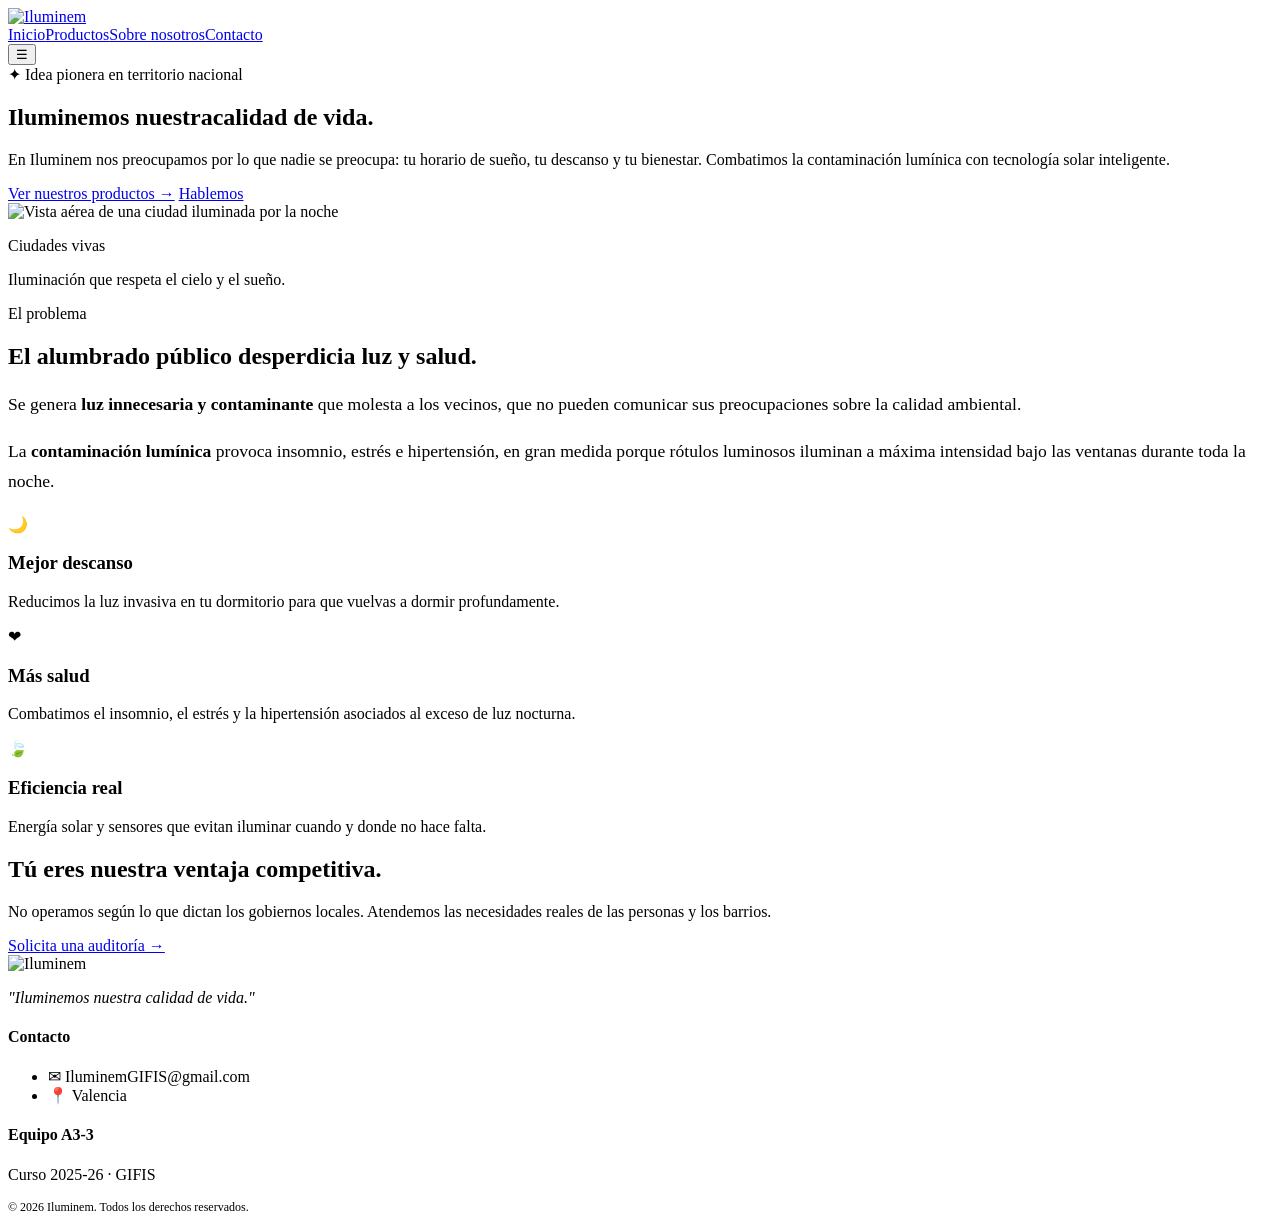
==== index.html @ a923615a "Update index.html" ====
<!DOCTYPE html>
<html lang="es">
<head>
  <meta charset="UTF-8">
  <meta name="viewport" content="width=device-width, initial-scale=1">
  <title>Iluminem — Iluminemos nuestra calidad de vida</title>
  <meta name="description" content="Tecnología pionera contra la contaminación lumínica. Devolvemos el descanso, la salud y el cielo estrellado a tu barrio.">
  <link rel="stylesheet" href="styles.css">
</head>
<body>
<header class="header"><div class="container header-inner"><a href="index.html" class="logo" aria-label="Iluminem inicio"><img src="assets/iluminem-logo.png" alt="Iluminem"></a><nav class="nav"><a href="index.html" class="active">Inicio</a><a href="productos.html">Productos</a><a href="nosotros.html">Sobre nosotros</a><a href="contacto.html">Contacto</a></nav><button class="menu-btn" aria-label="Menú">☰</button></div></header>

<section class="hero">
  <div class="hero-bg" style="background-image:url('assets/hero-street.jpg')"></div>
  <div class="hero-overlay"></div>
  <div class="container hero-inner">
    <div class="hero-grid">
      <div class="hero-content">
        <span class="eyebrow">✦ Idea pionera en territorio nacional</span>
        <h1>Iluminemos nuestra<span class="gradient-text">calidad de vida.</span></h1>
        <p class="lead">En Iluminem nos preocupamos por lo que nadie se preocupa: tu horario de sueño, tu descanso y tu bienestar. Combatimos la contaminación lumínica con tecnología solar inteligente.</p>
        <div class="cta-row">
          <a href="productos.html" class="btn btn-primary">Ver nuestros productos →</a>
          <a href="contacto.html" class="btn btn-outline">Hablemos</a>
        </div>
      </div>
      <div class="hero-image-wrap">
        <div class="hero-image">
          <img src="assets/hero-side.jpg" alt="Vista aérea de una ciudad iluminada por la noche">
          <div class="hero-image-overlay"></div>
          <div class="hero-image-caption">
            <p class="label">Ciudades vivas</p>
            <p class="text">Iluminación que respeta el cielo y el sueño.</p>
          </div>
        </div>
      </div>
    </div>
  </div>
</section>

<section>
  <div class="container">
    <div class="grid-2">
      <div>
        <span class="eyebrow">El problema</span>
        <h2 class="mt-3">El alumbrado público desperdicia luz y salud.</h2>
      </div>
      <div style="font-size:1.1rem;color:var(--muted);line-height:1.7">
        <p>Se genera <strong style="color:var(--text)">luz innecesaria y contaminante</strong> que molesta a los vecinos, que no pueden comunicar sus preocupaciones sobre la calidad ambiental.</p>
        <p>La <strong style="color:var(--primary)">contaminación lumínica</strong> provoca insomnio, estrés e hipertensión, en gran medida porque rótulos luminosos iluminan a máxima intensidad bajo las ventanas durante toda la noche.</p>
      </div>
    </div>
  </div>
</section>

<section>
  <div class="container">
    <div class="grid-3">
      <div class="card"><div class="card-icon">🌙</div><h3>Mejor descanso</h3><p>Reducimos la luz invasiva en tu dormitorio para que vuelvas a dormir profundamente.</p></div>
      <div class="card"><div class="card-icon">❤</div><h3>Más salud</h3><p>Combatimos el insomnio, el estrés y la hipertensión asociados al exceso de luz nocturna.</p></div>
      <div class="card"><div class="card-icon">🍃</div><h3>Eficiencia real</h3><p>Energía solar y sensores que evitan iluminar cuando y donde no hace falta.</p></div>
    </div>
  </div>
</section>

<section>
  <div class="container">
    <div class="cta-box">
      <h2>Tú eres nuestra <span style="color:var(--primary)">ventaja competitiva</span>.</h2>
      <p>No operamos según lo que dictan los gobiernos locales. Atendemos las necesidades reales de las personas y los barrios.</p>
      <a href="contacto.html" class="btn btn-primary" style="margin-top:32px">Solicita una auditoría →</a>
    </div>
  </div>
</section>

<footer class="footer"><div class="container footer-grid"><div><img src="assets/iluminem-logo.png" alt="Iluminem"><p style="font-style:italic">"Iluminemos nuestra calidad de vida."</p></div><div><h4>Contacto</h4><ul><li>✉ IluminemGIFIS@gmail.com</li><li>📍 Valencia</li></ul></div><div><h4>Equipo A3-3</h4><p>Curso 2025-26 · GIFIS</p><p style="font-size:12px">© 2026 Iluminem. Todos los derechos reservados.</p></div></div></footer>
<script src="script.js"></script>
</body>
</html>
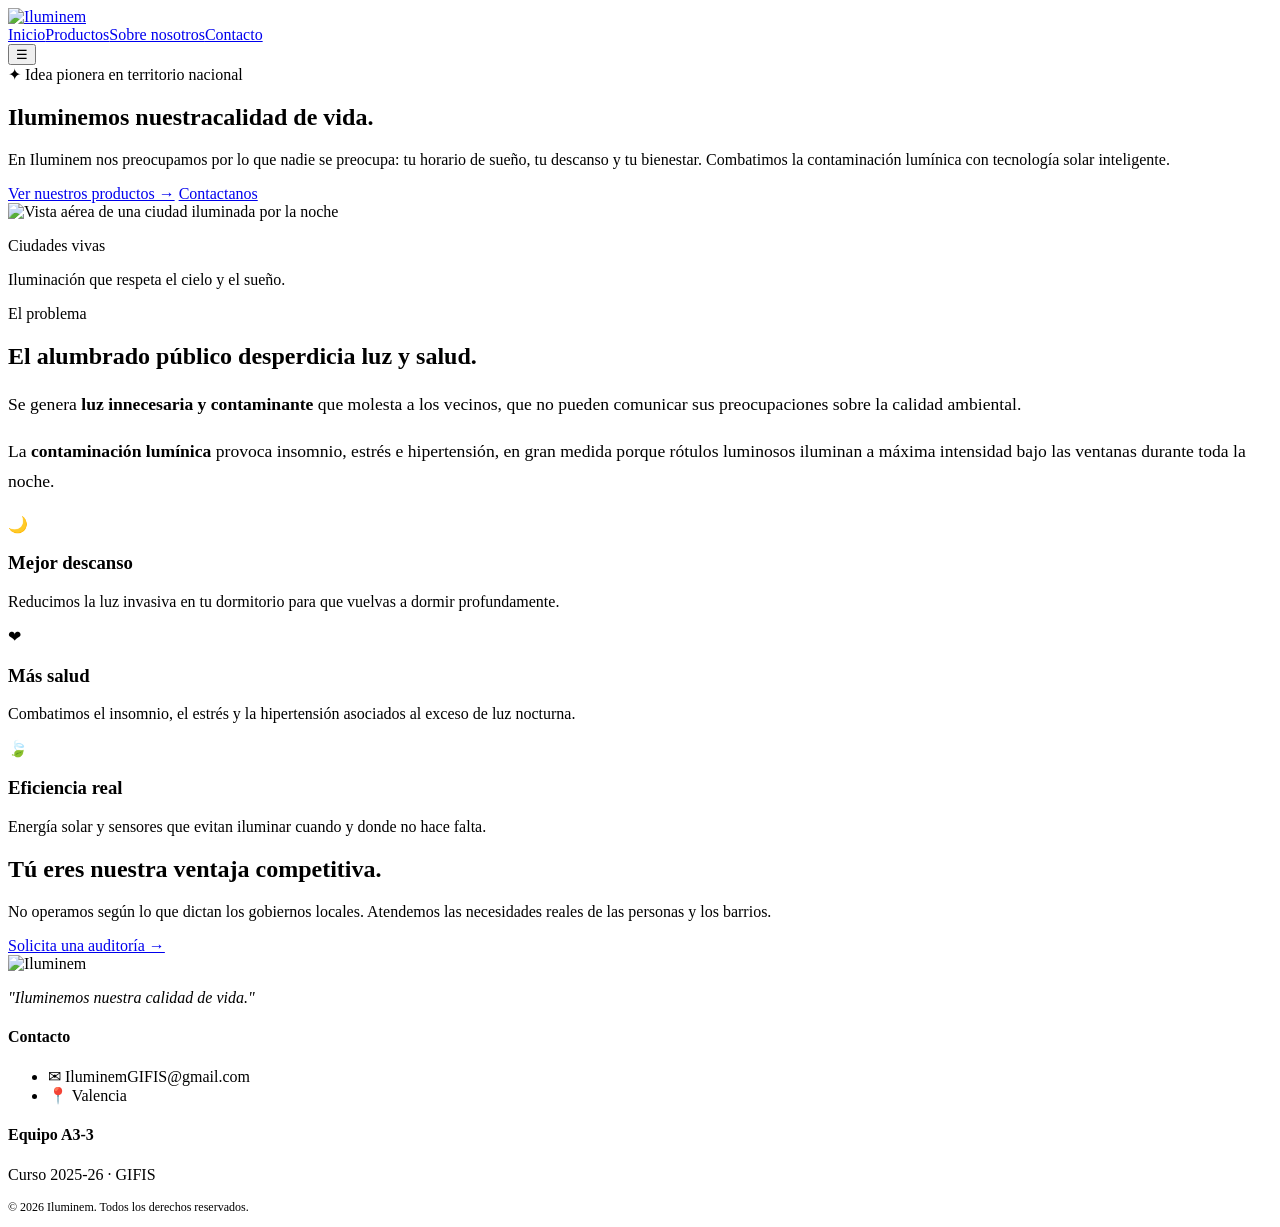
==== commit db802480: "Update index.html" ====
--- a/index.html
+++ b/index.html
@@ -21,7 +21,7 @@
         <p class="lead">En Iluminem nos preocupamos por lo que nadie se preocupa: tu horario de sueño, tu descanso y tu bienestar. Combatimos la contaminación lumínica con tecnología solar inteligente.</p>
         <div class="cta-row">
           <a href="productos.html" class="btn btn-primary">Ver nuestros productos →</a>
-          <a href="contacto.html" class="btn btn-outline">Hablemos</a>
+          <a href="contacto.html" class="btn btn-outline">Contactanos</a>
         </div>
       </div>
       <div class="hero-image-wrap">
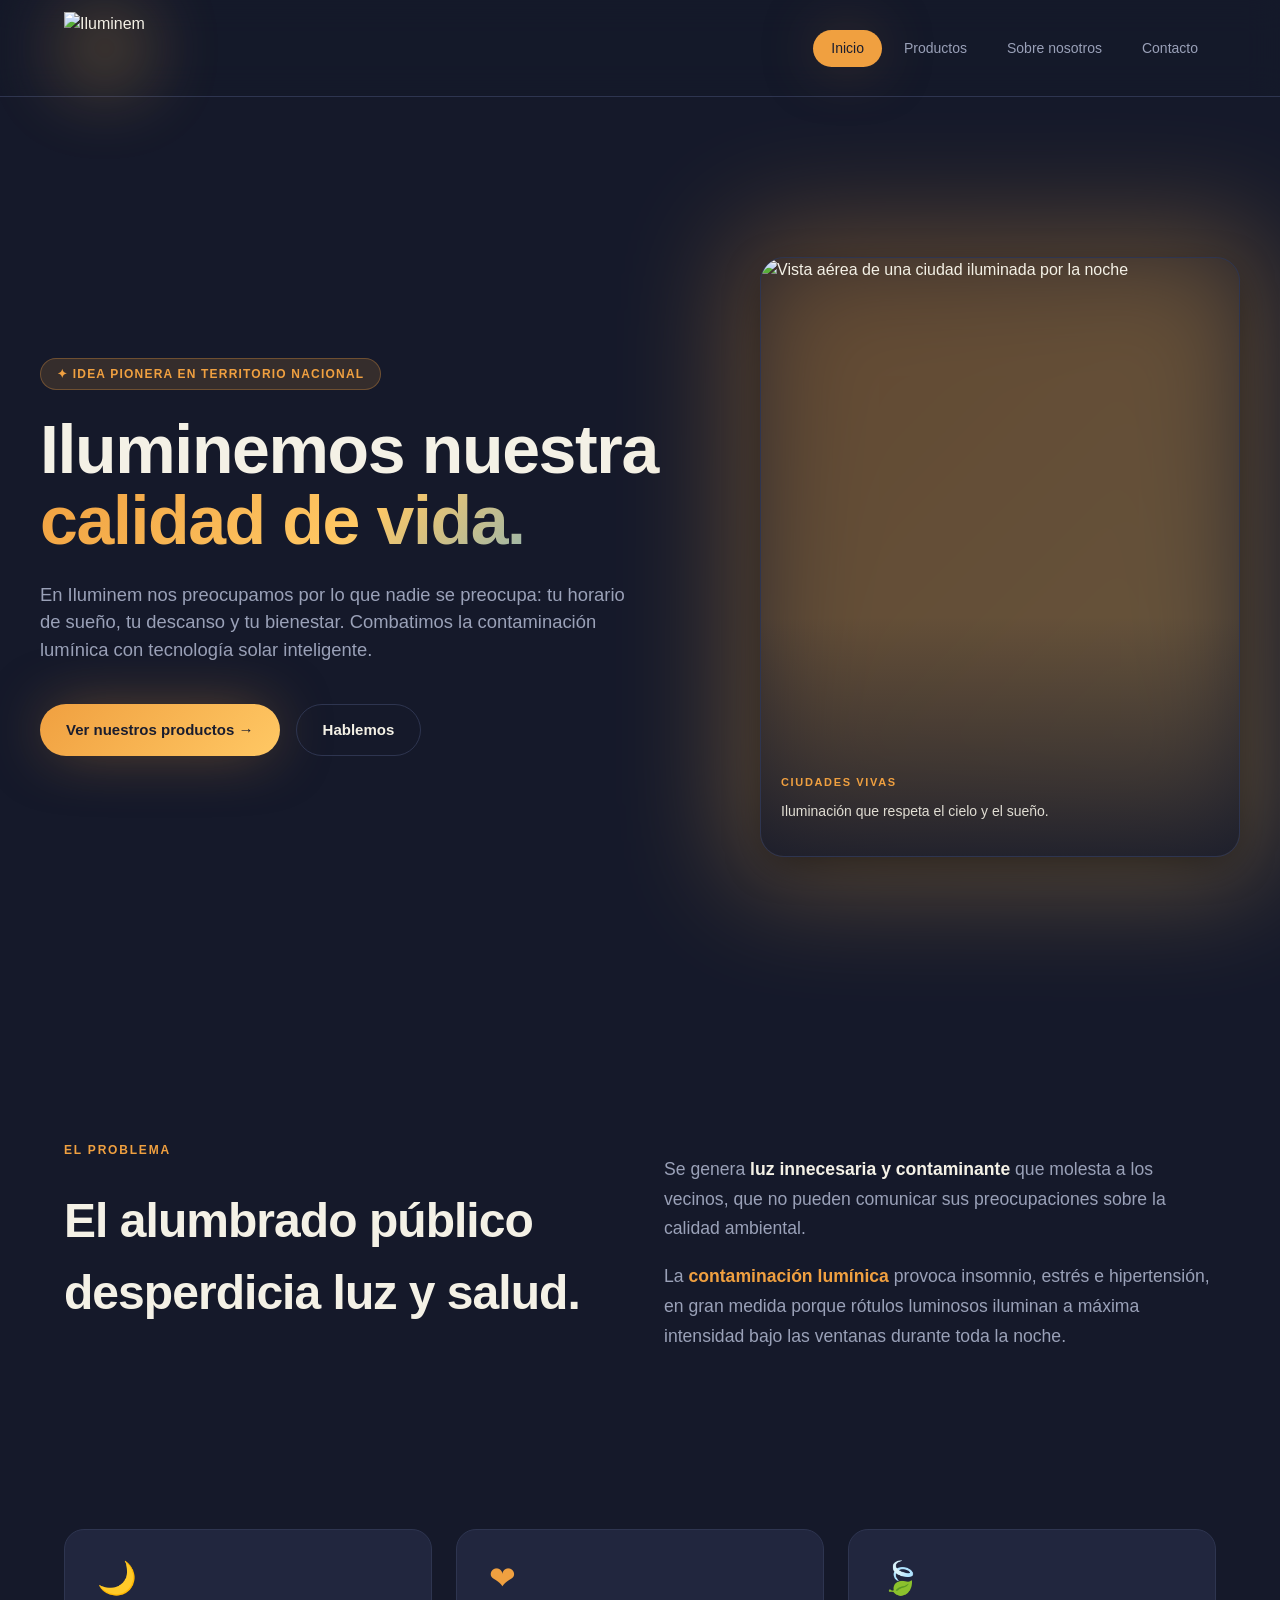
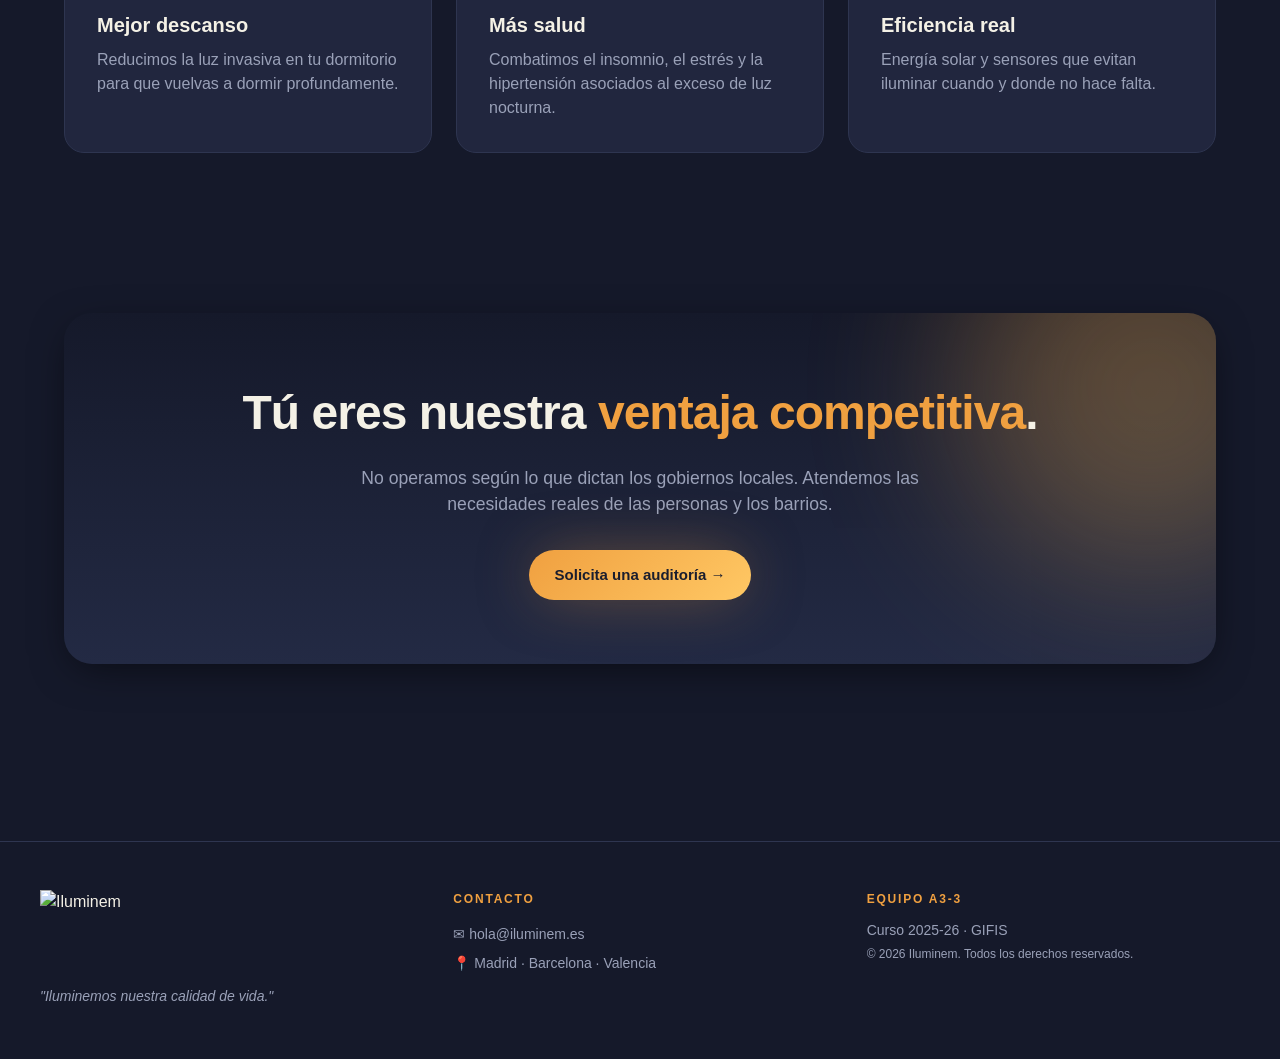
==== commit f361adaf: "Add files via upload" ====
--- a/index.html
+++ b/index.html
@@ -21,7 +21,7 @@
         <p class="lead">En Iluminem nos preocupamos por lo que nadie se preocupa: tu horario de sueño, tu descanso y tu bienestar. Combatimos la contaminación lumínica con tecnología solar inteligente.</p>
         <div class="cta-row">
           <a href="productos.html" class="btn btn-primary">Ver nuestros productos →</a>
-          <a href="contacto.html" class="btn btn-outline">Contactanos</a>
+          <a href="contacto.html" class="btn btn-outline">Hablemos</a>
         </div>
       </div>
       <div class="hero-image-wrap">
@@ -42,7 +42,7 @@
   <div class="container">
     <div class="grid-2">
       <div>
-        <span class="eyebrow">El problema</span>
+        <span class="section-eyebrow">El problema</span>
         <h2 class="mt-3">El alumbrado público desperdicia luz y salud.</h2>
       </div>
       <div style="font-size:1.1rem;color:var(--muted);line-height:1.7">
@@ -73,7 +73,7 @@
   </div>
 </section>
 
-<footer class="footer"><div class="container footer-grid"><div><img src="assets/iluminem-logo.png" alt="Iluminem"><p style="font-style:italic">"Iluminemos nuestra calidad de vida."</p></div><div><h4>Contacto</h4><ul><li>✉ IluminemGIFIS@gmail.com</li><li>📍 Valencia</li></ul></div><div><h4>Equipo A3-3</h4><p>Curso 2025-26 · GIFIS</p><p style="font-size:12px">© 2026 Iluminem. Todos los derechos reservados.</p></div></div></footer>
+<footer class="footer"><div class="container footer-grid"><div><img src="assets/iluminem-logo.png" alt="Iluminem"><p style="font-style:italic">"Iluminemos nuestra calidad de vida."</p></div><div><h4>Contacto</h4><ul><li>✉ hola@iluminem.es</li><li>📍 Madrid · Barcelona · Valencia</li></ul></div><div><h4>Equipo A3-3</h4><p>Curso 2025-26 · GIFIS</p><p style="font-size:12px">© 2026 Iluminem. Todos los derechos reservados.</p></div></div></footer>
 <script src="script.js"></script>
 </body>
 </html>
--- a/styles.css
+++ b/styles.css
@@ -0,0 +1,334 @@
+/* ===== Iluminem · Design tokens ===== */
+:root {
+  --bg: #15192a;
+  --bg-2: #1d2238;
+  --card: #21263e;
+  --border: #2e3550;
+  --text: #f4f1e6;
+  --muted: #9aa1b8;
+  --primary: #f0a040;
+  --primary-2: #ffc864;
+  --secondary: #4ea8e0;
+  --gradient-warm: linear-gradient(135deg, #f0a040, #ffc864);
+  --gradient-sunrise: linear-gradient(135deg, #f0a040, #ffc864 50%, #4ea8e0);
+  --gradient-night: linear-gradient(180deg, #15192a, #232a44);
+  --shadow-glow: 0 0 60px -10px rgba(240, 160, 64, .5);
+  --shadow-soft: 0 10px 40px -10px rgba(0, 0, 0, .6);
+  --radius: 14px;
+}
+
+* { box-sizing: border-box; }
+html, body { margin: 0; padding: 0; }
+body {
+  font-family: -apple-system, BlinkMacSystemFont, "Segoe UI", Roboto, "Helvetica Neue", Arial, sans-serif;
+  background: var(--bg);
+  color: var(--text);
+  line-height: 1.5;
+  -webkit-font-smoothing: antialiased;
+}
+img { max-width: 100%; display: block; }
+a { color: inherit; text-decoration: none; }
+
+.container { max-width: 1200px; margin: 0 auto; padding: 0 24px; }
+
+/* ===== Header ===== */
+.header {
+  position: sticky; top: 0; z-index: 50;
+  background: rgba(21, 25, 42, .8);
+  backdrop-filter: blur(16px);
+  -webkit-backdrop-filter: blur(16px);
+  border-bottom: 1px solid var(--border);
+}
+.header-inner {
+  height: 96px;
+  display: flex; align-items: center; justify-content: space-between;
+}
+.logo { display: flex; align-items: center; position: relative; }
+.logo::before {
+  content: ""; position: absolute; inset: 0;
+  background: var(--gradient-warm);
+  filter: blur(40px); opacity: .4; z-index: 0;
+  border-radius: 9999px;
+}
+.logo img { position: relative; height: 72px; width: auto; z-index: 1; }
+
+.nav { display: flex; align-items: center; gap: 4px; }
+.nav a {
+  padding: 8px 18px; border-radius: 9999px;
+  font-size: 14px; font-weight: 500; color: var(--muted);
+  transition: all .2s;
+}
+.nav a:hover { color: var(--text); background: var(--bg-2); }
+.nav a.active {
+  background: var(--primary); color: #1a1d2e;
+  box-shadow: var(--shadow-glow);
+}
+.menu-btn {
+  display: none; background: none; border: none; color: var(--text);
+  cursor: pointer; padding: 8px; border-radius: 8px; font-size: 22px;
+}
+.menu-btn:hover { background: var(--bg-2); }
+
+/* ===== Hero ===== */
+.hero {
+  position: relative; overflow: hidden;
+}
+.hero-bg {
+  position: absolute; inset: 0;
+  background-size: cover; background-position: center;
+  opacity: .35;
+}
+.hero-overlay {
+  position: absolute; inset: 0;
+  background: linear-gradient(180deg, rgba(21, 25, 42, .6), rgba(21, 25, 42, 1) 90%);
+}
+.hero-inner {
+  position: relative;
+  padding: 80px 0 120px;
+}
+.hero-grid {
+  display: grid;
+  grid-template-columns: 7fr 5fr;
+  gap: 48px;
+  align-items: center;
+}
+.hero-content { max-width: 640px; }
+.hero-image-wrap { position: relative; }
+.hero-image-wrap::before {
+  content: ""; position: absolute; inset: -24px;
+  background: var(--gradient-warm);
+  filter: blur(60px); opacity: .35;
+  border-radius: 32px;
+}
+.hero-image {
+  position: relative;
+  aspect-ratio: 4 / 5;
+  border-radius: 24px;
+  overflow: hidden;
+  border: 1px solid var(--border);
+  box-shadow: var(--shadow-soft);
+}
+.hero-image img { width: 100%; height: 100%; object-fit: cover; }
+.hero-image-overlay {
+  position: absolute; inset: 0;
+  background: linear-gradient(180deg, transparent 60%, rgba(21, 25, 42, .75));
+}
+.hero-image-caption {
+  position: absolute; bottom: 20px; left: 20px; right: 20px;
+}
+.hero-image-caption .label {
+  font-size: 11px; text-transform: uppercase; letter-spacing: .15em;
+  color: var(--primary); font-weight: 600;
+}
+.hero-image-caption .text {
+  font-size: 14px; color: rgba(244, 241, 230, .9); margin-top: 4px;
+}
+
+.eyebrow {
+  display: inline-flex; align-items: center; gap: 8px;
+  padding: 6px 16px; border-radius: 9999px;
+  background: rgba(240, 160, 64, .15);
+  color: var(--primary);
+  border: 1px solid rgba(240, 160, 64, .3);
+  font-size: 12px; font-weight: 600;
+  text-transform: uppercase; letter-spacing: .1em;
+}
+h1 {
+  font-size: clamp(2.5rem, 5.5vw, 4.25rem);
+  font-weight: 700; line-height: 1.05; margin: 24px 0 0;
+  letter-spacing: -.02em;
+}
+h2 {
+  font-size: clamp(2rem, 4vw, 3rem);
+  font-weight: 700; margin: 0; letter-spacing: -.02em;
+}
+h3 { font-size: 1.25rem; font-weight: 700; margin: 0; }
+.gradient-text {
+  background: var(--gradient-sunrise);
+  -webkit-background-clip: text; background-clip: text;
+  color: transparent; display: block;
+}
+.lead { font-size: 1.15rem; color: var(--muted); margin: 24px 0 0; max-width: 600px; }
+
+.cta-row { display: flex; flex-wrap: wrap; gap: 16px; margin-top: 40px; }
+.btn {
+  display: inline-flex; align-items: center; gap: 8px;
+  padding: 14px 26px; border-radius: 9999px;
+  font-weight: 600; font-size: 15px;
+  cursor: pointer; transition: transform .15s; border: none;
+  text-decoration: none;
+}
+.btn-primary {
+  background: var(--gradient-warm); color: #1a1d2e;
+  box-shadow: var(--shadow-glow);
+}
+.btn-primary:hover { transform: scale(1.02); }
+.btn-outline {
+  background: transparent; color: var(--text);
+  border: 1px solid var(--border);
+}
+.btn-outline:hover { background: var(--bg-2); }
+
+/* ===== Sections ===== */
+section { padding: 80px 0; }
+.section-eyebrow {
+  font-size: 12px; font-weight: 600; color: var(--primary);
+  text-transform: uppercase; letter-spacing: .15em;
+}
+
+.grid-2 { display: grid; grid-template-columns: 1fr 1fr; gap: 48px; align-items: start; }
+.grid-3 { display: grid; grid-template-columns: repeat(3, 1fr); gap: 24px; }
+.grid-2-equal { display: grid; grid-template-columns: 1fr 1fr; gap: 40px; }
+
+.card {
+  background: var(--card);
+  border: 1px solid var(--border);
+  border-radius: 20px;
+  padding: 32px;
+  transition: border-color .2s;
+}
+.card:hover { border-color: rgba(240, 160, 64, .5); }
+.card-icon {
+  font-size: 32px;
+  color: var(--primary);
+  margin-bottom: 16px;
+  display: inline-block;
+  line-height: 1;
+}
+.card p { color: var(--muted); margin: 8px 0 0; }
+
+/* CTA box */
+.cta-box {
+  position: relative; overflow: hidden;
+  background: var(--gradient-night);
+  border-radius: 28px;
+  padding: 64px 32px;
+  text-align: center;
+  box-shadow: var(--shadow-soft);
+}
+.cta-box::before {
+  content: ""; position: absolute; top: -120px; right: -120px;
+  width: 380px; height: 380px; border-radius: 9999px;
+  background: var(--gradient-warm); filter: blur(80px); opacity: .3;
+}
+.cta-box > * { position: relative; }
+.cta-box p { color: var(--muted); margin: 16px auto 0; max-width: 600px; font-size: 1.1rem; }
+
+/* Product article */
+.product {
+  display: grid; grid-template-columns: 1fr 1fr; gap: 40px; align-items: center;
+  background: var(--card); border: 1px solid var(--border);
+  border-radius: 28px; padding: 40px; margin-bottom: 32px;
+}
+.product.reverse > div:first-child { order: 2; }
+.product-img {
+  aspect-ratio: 4 / 3; border-radius: 16px; overflow: hidden;
+}
+.product-img img { width: 100%; height: 100%; object-fit: cover; }
+.feature-list { list-style: none; padding: 0; margin: 24px 0 0; }
+.feature-list li {
+  display: flex; gap: 12px; align-items: flex-start; padding: 6px 0;
+}
+.feature-list li::before {
+  content: "✓"; color: var(--primary); font-weight: 700; flex-shrink: 0;
+}
+.price { font-size: 1.5rem; font-weight: 700; color: var(--primary); margin: 4px 0 12px; }
+
+/* Team */
+.team-grid { display: grid; grid-template-columns: repeat(3, 1fr); gap: 24px; }
+.avatar {
+  width: 80px; height: 80px; border-radius: 9999px;
+  background: var(--gradient-warm);
+  display: flex; align-items: center; justify-content: center;
+  font-size: 1.5rem; font-weight: 700; color: #1a1d2e;
+  margin-bottom: 20px; box-shadow: var(--shadow-glow);
+}
+
+/* Form */
+.form-grid { display: grid; gap: 24px; grid-template-columns: 3fr 2fr; }
+.form-card { background: var(--card); border: 1px solid var(--border); border-radius: 28px; padding: 40px; }
+.form-row { display: grid; grid-template-columns: 1fr 1fr; gap: 20px; }
+.field { display: flex; flex-direction: column; gap: 8px; margin-bottom: 16px; }
+.field label { font-size: 14px; font-weight: 500; }
+.field input, .field select, .field textarea {
+  background: var(--bg-2); border: 1px solid var(--border);
+  border-radius: 12px; padding: 12px 16px;
+  color: var(--text); font-family: inherit; font-size: 15px;
+  outline: none; transition: border-color .15s;
+}
+.field input:focus, .field select:focus, .field textarea:focus { border-color: var(--primary); }
+.field textarea { resize: vertical; min-height: 120px; }
+
+.info-row {
+  display: flex; gap: 16px; padding: 16px;
+  background: var(--card); border: 1px solid var(--border);
+  border-radius: 12px; margin-bottom: 12px;
+}
+.info-row .icon { color: var(--primary); flex-shrink: 0; font-size: 18px; }
+.info-row .label { font-size: 11px; text-transform: uppercase; letter-spacing: .1em; color: var(--muted); }
+.info-row .value { font-weight: 500; }
+
+/* Footer */
+.footer { border-top: 1px solid var(--border); margin-top: 96px; }
+.footer-grid {
+  display: grid; grid-template-columns: repeat(3, 1fr); gap: 40px;
+  padding: 48px 0;
+}
+.footer img { height: 80px; width: auto; margin-bottom: 16px; }
+.footer h4 {
+  font-size: 12px; text-transform: uppercase; letter-spacing: .15em;
+  color: var(--primary); margin: 0 0 12px;
+}
+.footer ul { list-style: none; padding: 0; margin: 0; }
+.footer li { color: var(--muted); padding: 4px 0; font-size: 14px; }
+.footer p { color: var(--muted); font-size: 14px; margin: 4px 0; }
+
+/* Utilities */
+.mt-3 { margin-top: 24px; }
+.text-center { text-align: center; }
+
+/* ===== Responsive ===== */
+@media (max-width: 960px) {
+  .hero-grid { grid-template-columns: 1fr; gap: 56px; }
+  .hero-image-wrap { max-width: 480px; margin: 0 auto; }
+}
+@media (max-width: 900px) {
+  .grid-2, .grid-2-equal, .form-grid { grid-template-columns: 1fr; }
+  .grid-3, .team-grid { grid-template-columns: 1fr 1fr; }
+  .product, .product.reverse { grid-template-columns: 1fr; }
+  .product.reverse > div:first-child { order: 0; }
+  .footer-grid { grid-template-columns: 1fr; gap: 24px; }
+}
+@media (max-width: 640px) {
+  .nav { display: none; }
+  .menu-btn { display: block; }
+  .nav.open {
+    display: flex; flex-direction: column; align-items: stretch;
+    position: absolute; top: 96px; left: 0; right: 0;
+    background: var(--bg); border-bottom: 1px solid var(--border);
+    padding: 16px 24px;
+  }
+  .grid-3, .team-grid, .form-row { grid-template-columns: 1fr; }
+  .hero-inner { padding: 48px 0 80px; }
+  section { padding: 56px 0; }
+  .product, .form-card, .cta-box { padding: 24px; }
+  .logo img { height: 56px; }
+  .header-inner { height: 80px; }
+}
+
+/* ===== Scroll reveal ===== */
+.reveal {
+  opacity: 0;
+  transform: translateY(28px);
+  transition:
+    opacity .8s cubic-bezier(.22,1,.36,1),
+    transform .8s cubic-bezier(.22,1,.36,1);
+  will-change: opacity, transform;
+}
+.reveal.is-visible {
+  opacity: 1;
+  transform: translateY(0);
+}
+@media (prefers-reduced-motion: reduce) {
+  .reveal { opacity: 1; transform: none; transition: none; }
+}
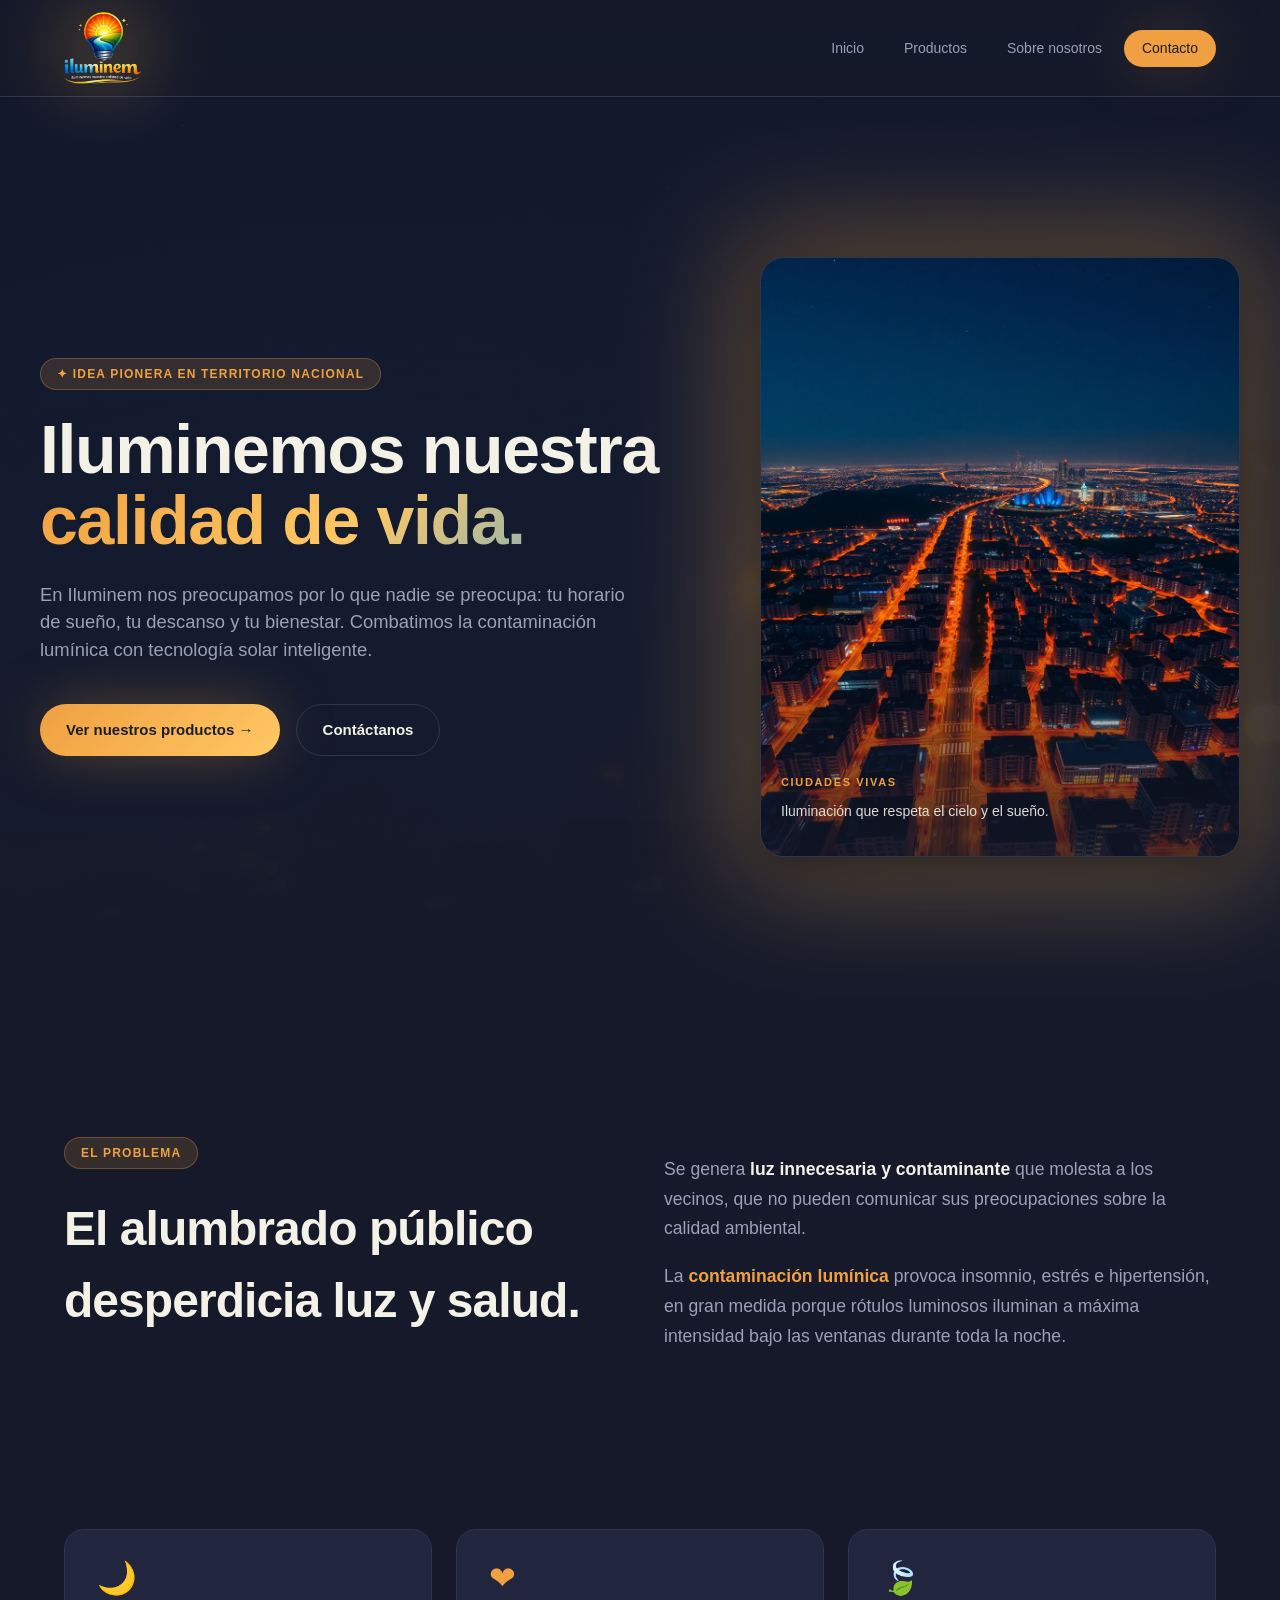
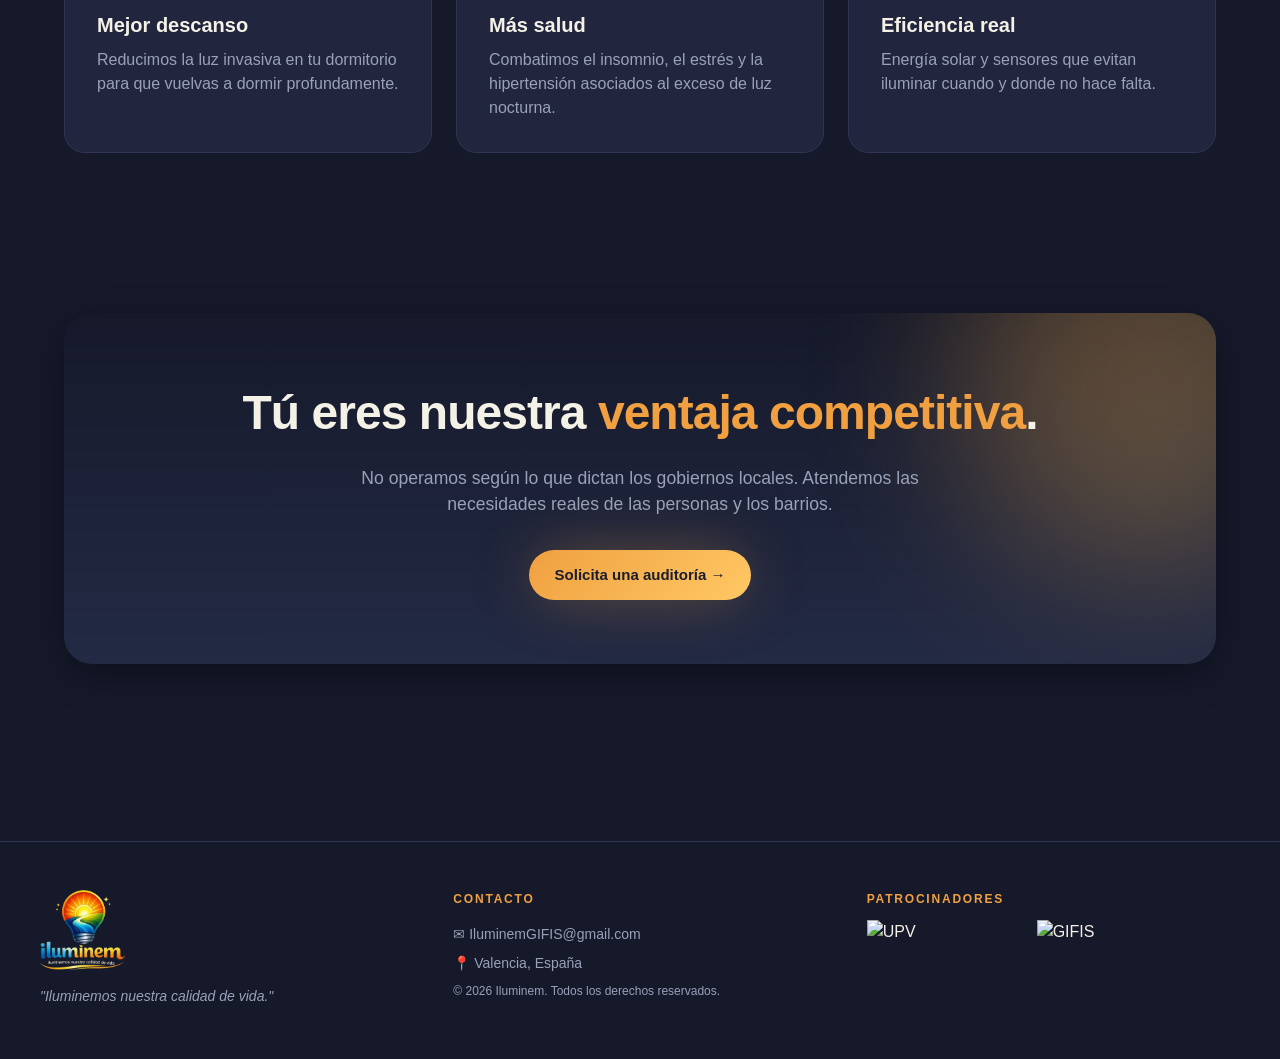
==== commit 5262e42b: "Update index.html" ====
--- a/index.html
+++ b/index.html
@@ -8,7 +8,7 @@
   <link rel="stylesheet" href="styles.css">
 </head>
 <body>
-<header class="header"><div class="container header-inner"><a href="index.html" class="logo" aria-label="Iluminem inicio"><img src="assets/iluminem-logo.png" alt="Iluminem"></a><nav class="nav"><a href="index.html" class="active">Inicio</a><a href="productos.html">Productos</a><a href="nosotros.html">Sobre nosotros</a><a href="contacto.html">Contacto</a></nav><button class="menu-btn" aria-label="Menú">☰</button></div></header>
+<header class="header"><div class="container header-inner"><a href="index.html" class="logo" aria-label="Iluminem inicio"><img src="assets/iluminem-logo.png" alt="Iluminem"></a><nav class="nav"><a href="index.html">Inicio</a><a href="productos.html">Productos</a><a href="nosotros.html">Sobre nosotros</a><a href="contacto.html" class="active">Contacto</a></nav><button class="menu-btn" aria-label="Menú">☰</button></div></header>
 
 <section class="hero">
   <div class="hero-bg" style="background-image:url('assets/hero-street.jpg')"></div>
@@ -21,7 +21,7 @@
         <p class="lead">En Iluminem nos preocupamos por lo que nadie se preocupa: tu horario de sueño, tu descanso y tu bienestar. Combatimos la contaminación lumínica con tecnología solar inteligente.</p>
         <div class="cta-row">
           <a href="productos.html" class="btn btn-primary">Ver nuestros productos →</a>
-          <a href="contacto.html" class="btn btn-outline">Hablemos</a>
+          <a href="contacto.html" class="btn btn-outline">Contáctanos</a>
         </div>
       </div>
       <div class="hero-image-wrap">
@@ -42,7 +42,7 @@
   <div class="container">
     <div class="grid-2">
       <div>
-        <span class="section-eyebrow">El problema</span>
+        <span class="eyebrow">El problema</span>
         <h2 class="mt-3">El alumbrado público desperdicia luz y salud.</h2>
       </div>
       <div style="font-size:1.1rem;color:var(--muted);line-height:1.7">
@@ -73,7 +73,10 @@
   </div>
 </section>
 
-<footer class="footer"><div class="container footer-grid"><div><img src="assets/iluminem-logo.png" alt="Iluminem"><p style="font-style:italic">"Iluminemos nuestra calidad de vida."</p></div><div><h4>Contacto</h4><ul><li>✉ hola@iluminem.es</li><li>📍 Madrid · Barcelona · Valencia</li></ul></div><div><h4>Equipo A3-3</h4><p>Curso 2025-26 · GIFIS</p><p style="font-size:12px">© 2026 Iluminem. Todos los derechos reservados.</p></div></div></footer>
+<footer class="footer"><div class="container footer-grid"><div><img src="assets/iluminem-logo.png" alt="Iluminem"><p style="font-style:italic">"Iluminemos nuestra calidad de vida."</p></div><div><h4>Contacto</h4><ul><li>✉ IluminemGIFIS@gmail.com</li><li>📍 Valencia, España</li><p style="font-size:12px">© 2026 Iluminem. Todos los derechos reservados.</p></ul></div><div><h4>PATROCINADORES</h4><div style="display: flex; align-items: center; gap: 10px;">
+    <img src="assets/LOGO-UPV.png" alt="UPV" style="width: 160px; height: auto;">
+    <img src="assets/GIFIS.png" alt="GIFIS" style="width: 120px; height: auto;">
+</div></div></div></footer>
 <script src="script.js"></script>
 </body>
 </html>
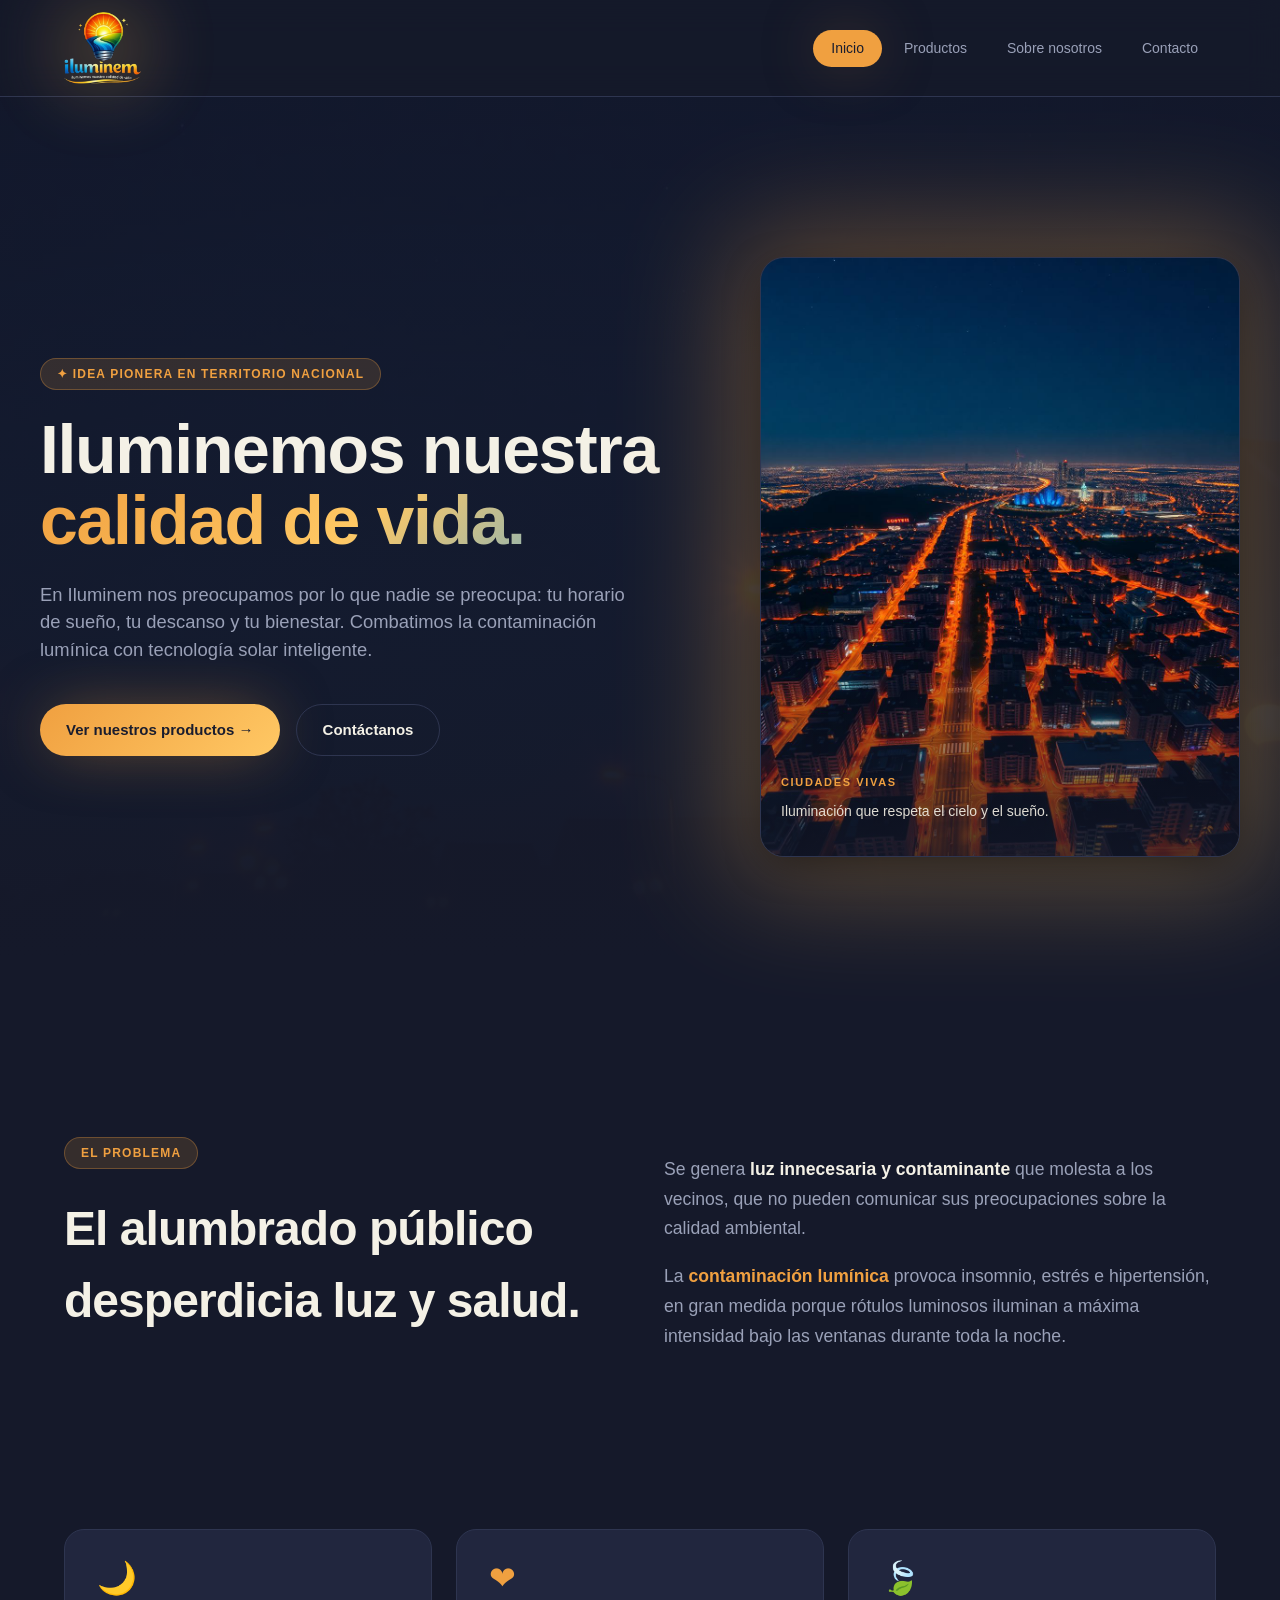
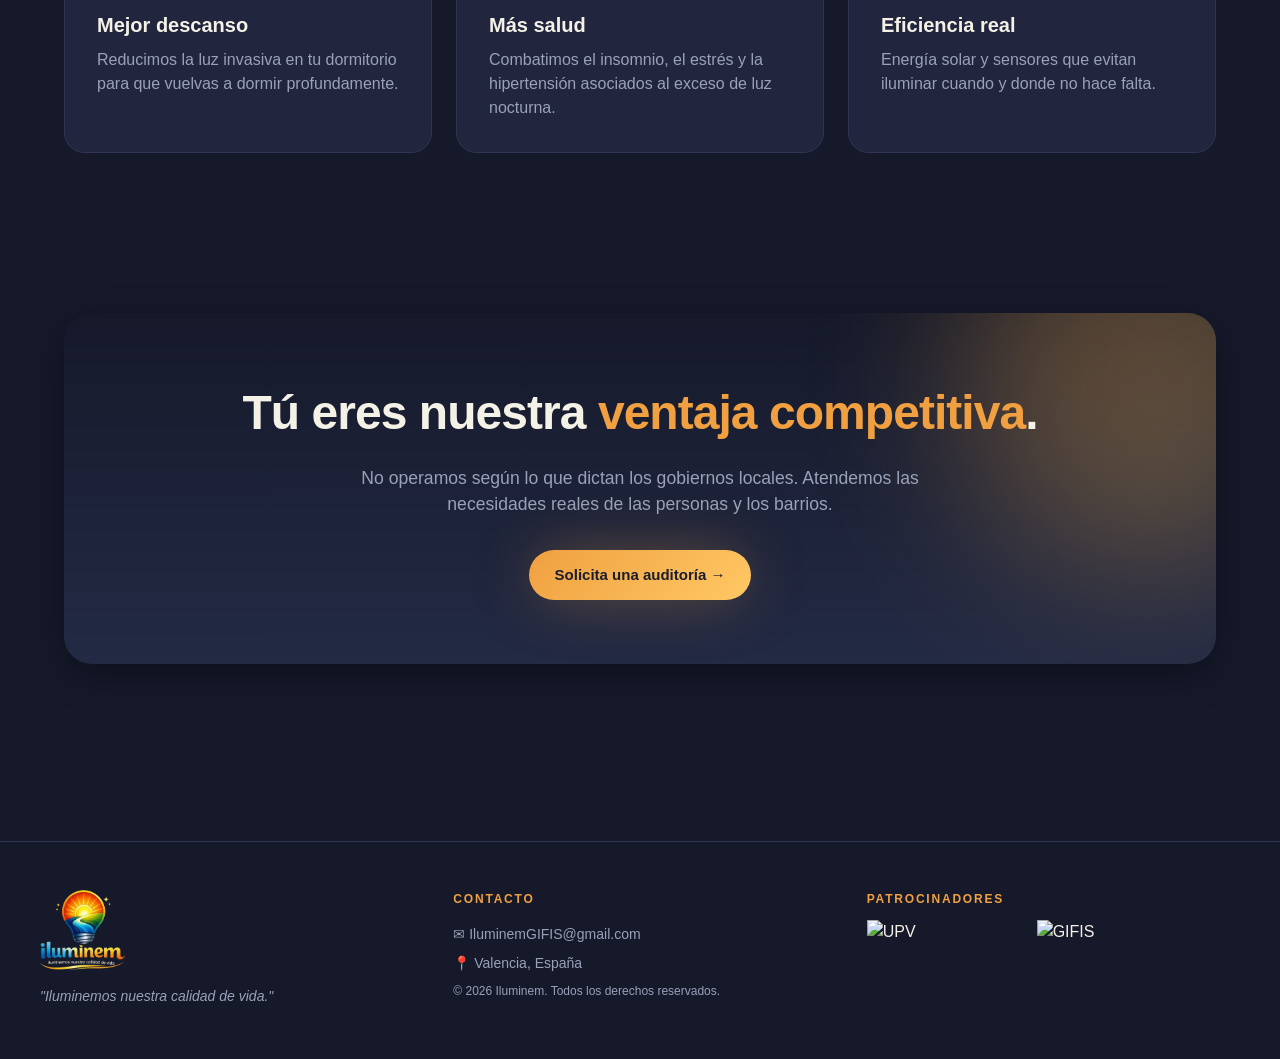
==== commit a879a62d: "Add files via upload" ====
--- a/index.html
+++ b/index.html
@@ -8,7 +8,8 @@
   <link rel="stylesheet" href="styles.css">
 </head>
 <body>
-<header class="header"><div class="container header-inner"><a href="index.html" class="logo" aria-label="Iluminem inicio"><img src="assets/iluminem-logo.png" alt="Iluminem"></a><nav class="nav"><a href="index.html">Inicio</a><a href="productos.html">Productos</a><a href="nosotros.html">Sobre nosotros</a><a href="contacto.html" class="active">Contacto</a></nav><button class="menu-btn" aria-label="Menú">☰</button></div></header>
+
+<div id="site-header"></div>
 
 <section class="hero">
   <div class="hero-bg" style="background-image:url('assets/hero-street.jpg')"></div>
@@ -73,10 +74,7 @@
   </div>
 </section>
 
-<footer class="footer"><div class="container footer-grid"><div><img src="assets/iluminem-logo.png" alt="Iluminem"><p style="font-style:italic">"Iluminemos nuestra calidad de vida."</p></div><div><h4>Contacto</h4><ul><li>✉ IluminemGIFIS@gmail.com</li><li>📍 Valencia, España</li><p style="font-size:12px">© 2026 Iluminem. Todos los derechos reservados.</p></ul></div><div><h4>PATROCINADORES</h4><div style="display: flex; align-items: center; gap: 10px;">
-    <img src="assets/LOGO-UPV.png" alt="UPV" style="width: 160px; height: auto;">
-    <img src="assets/GIFIS.png" alt="GIFIS" style="width: 120px; height: auto;">
-</div></div></div></footer>
+<div id="site-footer"></div>
 <script src="script.js"></script>
 </body>
 </html>
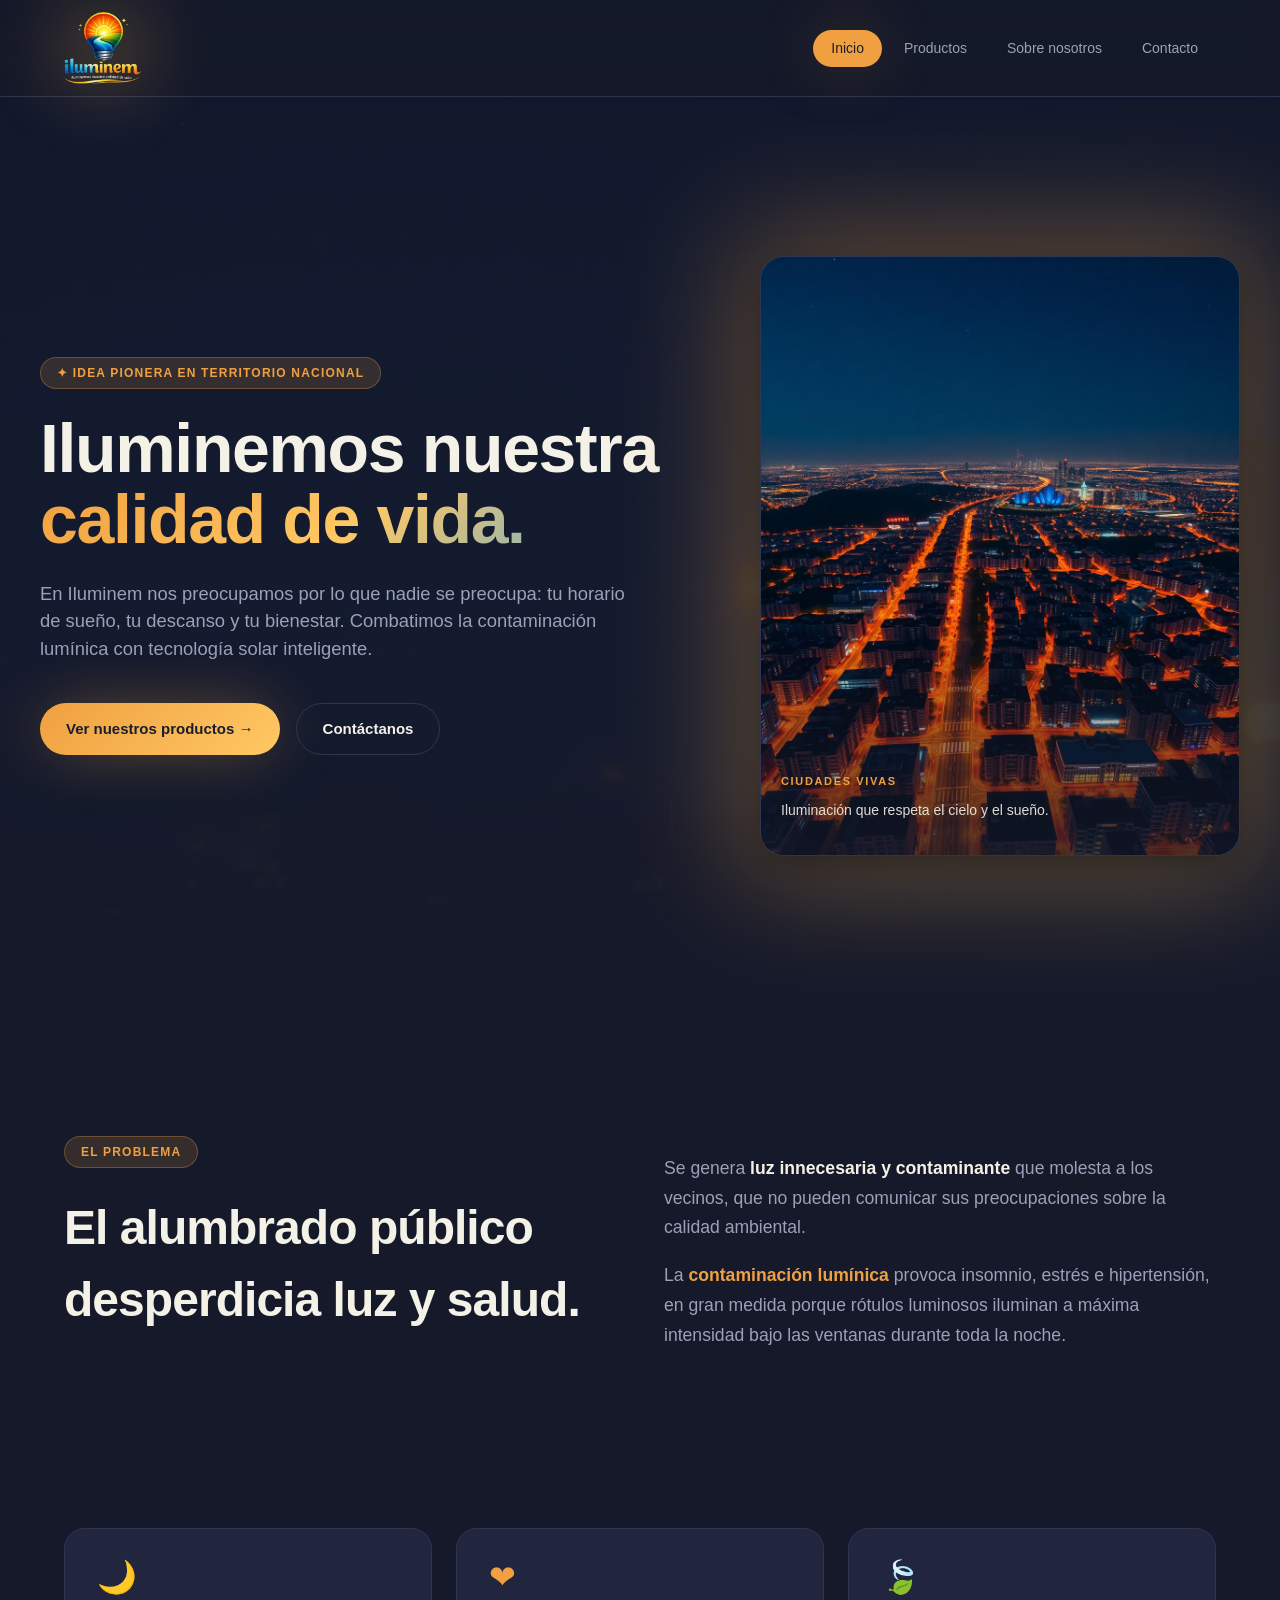
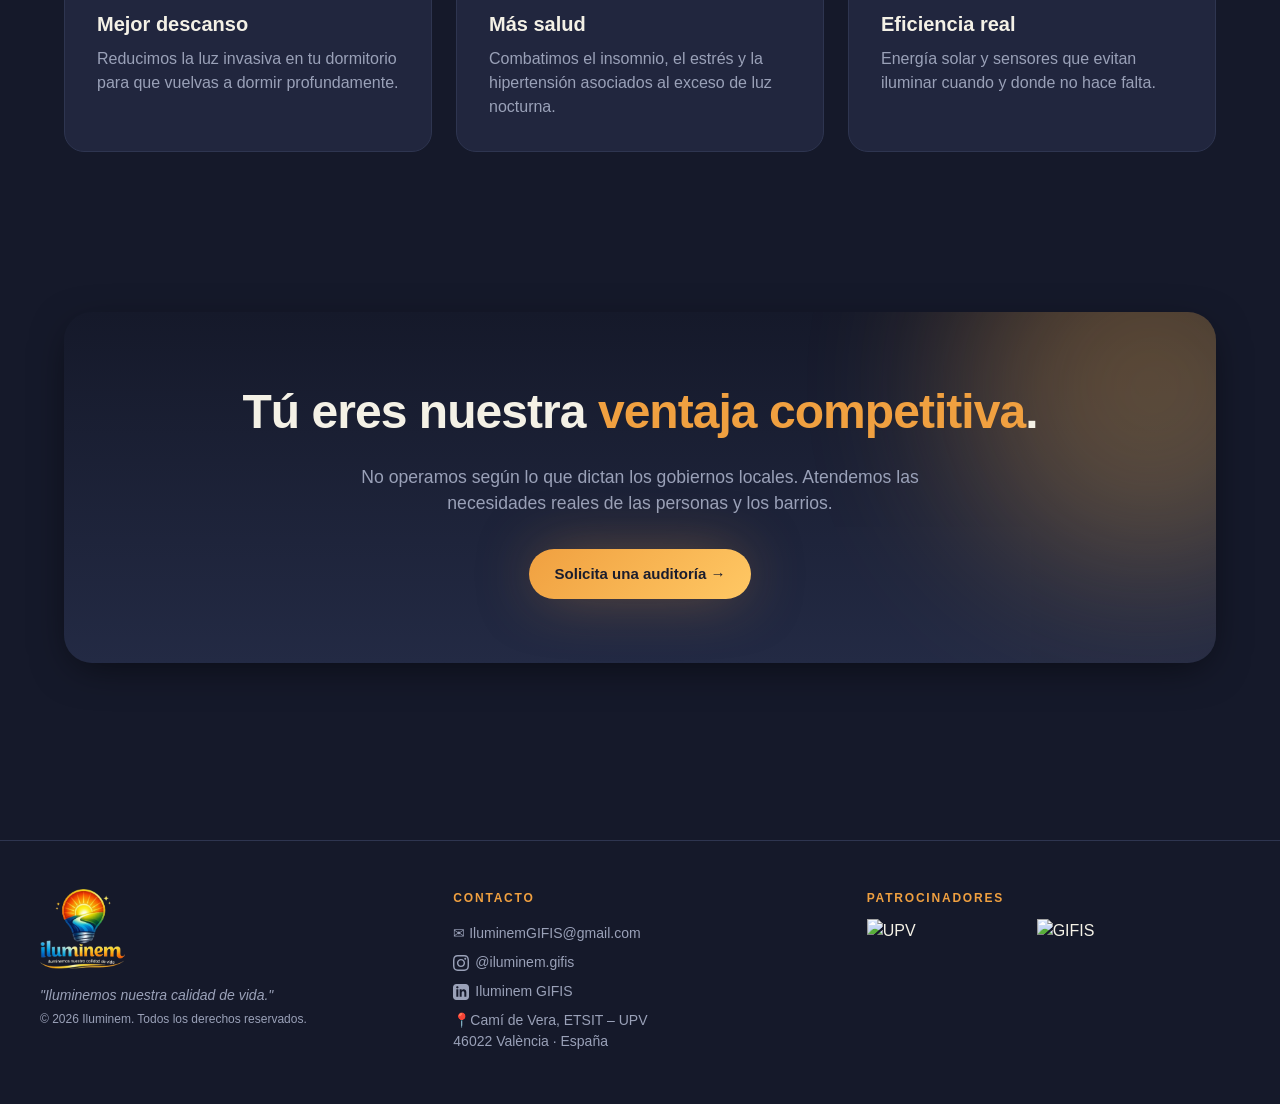
==== commit 176f136b: "Update index.html" ====
--- a/index.html
+++ b/index.html
@@ -3,6 +3,13 @@
 <head>
   <meta charset="UTF-8">
   <meta name="viewport" content="width=device-width, initial-scale=1">
+  <script async src="https://www.googletagmanager.com/gtag/js?id=G-534085486"></script>
+  <script>
+    window.dataLayer = window.dataLayer || [];
+    function gtag(){dataLayer.push(arguments);}
+    gtag('js', new Date());
+    gtag('config', 'G-534085486');
+  </script>
   <title>Iluminem — Iluminemos nuestra calidad de vida</title>
   <meta name="description" content="Tecnología pionera contra la contaminación lumínica. Devolvemos el descanso, la salud y el cielo estrellado a tu barrio.">
   <link rel="stylesheet" href="styles.css">
--- a/styles.css
+++ b/styles.css
@@ -1,103 +1,259 @@
-/* ===== Iluminem · Design tokens ===== */
+/* =====================================================
+   Iluminem · Design Tokens
+   ===================================================== */
 :root {
-  --bg: #15192a;
-  --bg-2: #1d2238;
-  --card: #21263e;
-  --border: #2e3550;
-  --text: #f4f1e6;
-  --muted: #9aa1b8;
-  --primary: #f0a040;
-  --primary-2: #ffc864;
-  --secondary: #4ea8e0;
-  --gradient-warm: linear-gradient(135deg, #f0a040, #ffc864);
+  /* Colores */
+  --bg:           #15192a;
+  --bg-2:         #1d2238;
+  --card:         #21263e;
+  --border:       #2e3550;
+  --text:         #f4f1e6;
+  --muted:        #9aa1b8;
+  --primary:      #f0a040;
+  --primary-2:    #ffc864;
+  --secondary:    #4ea8e0;
+
+  /* Gradientes */
+  --gradient-warm:    linear-gradient(135deg, #f0a040, #ffc864);
   --gradient-sunrise: linear-gradient(135deg, #f0a040, #ffc864 50%, #4ea8e0);
-  --gradient-night: linear-gradient(180deg, #15192a, #232a44);
+  --gradient-night:   linear-gradient(180deg, #15192a, #232a44);
+
+  /* Sombras */
   --shadow-glow: 0 0 60px -10px rgba(240, 160, 64, .5);
   --shadow-soft: 0 10px 40px -10px rgba(0, 0, 0, .6);
+
+  /* Forma */
   --radius: 14px;
 }
 
-* { box-sizing: border-box; }
-html, body { margin: 0; padding: 0; }
+/* =====================================================
+   Reset & Base
+   ===================================================== */
+*, *::before, *::after { box-sizing: border-box; }
+
+html, body {
+  margin: 0;
+  padding: 0;
+}
+
 body {
-  font-family: -apple-system, BlinkMacSystemFont, "Segoe UI", Roboto, "Helvetica Neue", Arial, sans-serif;
+  font-family: -apple-system, BlinkMacSystemFont, "Segoe UI", Roboto,
+               "Helvetica Neue", Arial, sans-serif;
   background: var(--bg);
   color: var(--text);
   line-height: 1.5;
   -webkit-font-smoothing: antialiased;
-}
+  padding-top: 96px; /* Compensa el header fijo */
+}
+
 img { max-width: 100%; display: block; }
-a { color: inherit; text-decoration: none; }
-
-.container { max-width: 1200px; margin: 0 auto; padding: 0 24px; }
-
-/* ===== Header ===== */
+a   { color: inherit; text-decoration: none; }
+
+/* =====================================================
+   Layout
+   ===================================================== */
+.container {
+  max-width: 1200px;
+  margin: 0 auto;
+  padding: 0 24px;
+}
+
+section { padding: 80px 0; }
+
+/* Grids reutilizables */
+.grid-2       { display: grid; grid-template-columns: 1fr 1fr;          gap: 48px; align-items: start; }
+.grid-2-equal { display: grid; grid-template-columns: 1fr 1fr;          gap: 40px; }
+.grid-3       { display: grid; grid-template-columns: repeat(3, 1fr);   gap: 24px; }
+
+/* =====================================================
+   Tipografía
+   ===================================================== */
+h1 {
+  font-size: clamp(2.5rem, 5.5vw, 4.25rem);
+  font-weight: 700;
+  line-height: 1.05;
+  margin: 24px 0 0;
+  letter-spacing: -.02em;
+}
+
+h2 {
+  font-size: clamp(2rem, 4vw, 3rem);
+  font-weight: 700;
+  margin: 0;
+  letter-spacing: -.02em;
+}
+
+h3 { font-size: 1.25rem; font-weight: 700; margin: 0; }
+
+.gradient-text {
+  background: var(--gradient-sunrise);
+  -webkit-background-clip: text;
+  background-clip: text;
+  color: transparent;
+  display: block;
+}
+
+.lead {
+  font-size: 1.15rem;
+  color: var(--muted);
+  margin: 24px 0 0;
+  max-width: 600px;
+}
+
+.eyebrow {
+  display: inline-flex;
+  align-items: center;
+  gap: 8px;
+  padding: 6px 16px;
+  border-radius: 9999px;
+  background: rgba(240, 160, 64, .15);
+  color: var(--primary);
+  border: 1px solid rgba(240, 160, 64, .3);
+  font-size: 12px;
+  font-weight: 600;
+  text-transform: uppercase;
+  letter-spacing: .1em;
+}
+
+/* =====================================================
+   Botones
+   ===================================================== */
+.btn {
+  display: inline-flex;
+  align-items: center;
+  gap: 8px;
+  padding: 14px 26px;
+  border-radius: 9999px;
+  font-weight: 600;
+  font-size: 15px;
+  cursor: pointer;
+  border: none;
+  text-decoration: none;
+  transition: transform .15s;
+}
+
+.btn-primary {
+  background: var(--gradient-warm);
+  color: #1a1d2e;
+  box-shadow: var(--shadow-glow);
+}
+.btn-primary:hover { transform: scale(1.02); }
+
+.btn-outline {
+  background: transparent;
+  color: var(--text);
+  border: 1px solid var(--border);
+}
+.btn-outline:hover { background: var(--bg-2); }
+
+.cta-row { display: flex; flex-wrap: wrap; gap: 16px; margin-top: 40px; }
+
+/* =====================================================
+   Header
+   ===================================================== */
 .header {
-  position: sticky; top: 0; z-index: 50;
+  position: fixed;
+  left: 0;
+  right: 0;
+  top: 0;
+  z-index: 50;
   background: rgba(21, 25, 42, .8);
   backdrop-filter: blur(16px);
   -webkit-backdrop-filter: blur(16px);
   border-bottom: 1px solid var(--border);
 }
+
 .header-inner {
   height: 96px;
-  display: flex; align-items: center; justify-content: space-between;
-}
-.logo { display: flex; align-items: center; position: relative; }
+  display: flex;
+  align-items: center;
+  justify-content: space-between;
+}
+
+.logo {
+  display: flex;
+  align-items: center;
+  position: relative;
+}
 .logo::before {
-  content: ""; position: absolute; inset: 0;
+  content: "";
+  position: absolute;
+  inset: 0;
   background: var(--gradient-warm);
-  filter: blur(40px); opacity: .4; z-index: 0;
+  filter: blur(40px);
+  opacity: .4;
+  z-index: 0;
   border-radius: 9999px;
 }
 .logo img { position: relative; height: 72px; width: auto; z-index: 1; }
 
 .nav { display: flex; align-items: center; gap: 4px; }
 .nav a {
-  padding: 8px 18px; border-radius: 9999px;
-  font-size: 14px; font-weight: 500; color: var(--muted);
-  transition: all .2s;
-}
-.nav a:hover { color: var(--text); background: var(--bg-2); }
+  padding: 8px 18px;
+  border-radius: 9999px;
+  font-size: 14px;
+  font-weight: 500;
+  color: var(--muted);
+  transition: color .2s, background .2s;
+}
+.nav a:hover  { color: var(--text); background: var(--bg-2); }
 .nav a.active {
-  background: var(--primary); color: #1a1d2e;
+  background: var(--primary);
+  color: #1a1d2e;
   box-shadow: var(--shadow-glow);
 }
+
 .menu-btn {
-  display: none; background: none; border: none; color: var(--text);
-  cursor: pointer; padding: 8px; border-radius: 8px; font-size: 22px;
+  display: none;
+  background: none;
+  border: none;
+  color: var(--text);
+  cursor: pointer;
+  padding: 8px;
+  border-radius: 8px;
+  font-size: 22px;
 }
 .menu-btn:hover { background: var(--bg-2); }
 
-/* ===== Hero ===== */
-.hero {
-  position: relative; overflow: hidden;
-}
+/* =====================================================
+   Hero
+   ===================================================== */
+.hero { position: relative; overflow: hidden; }
+
 .hero-bg {
-  position: absolute; inset: 0;
-  background-size: cover; background-position: center;
+  position: absolute;
+  inset: 0;
+  background-size: cover;
+  background-position: center;
   opacity: .35;
 }
+
 .hero-overlay {
-  position: absolute; inset: 0;
-  background: linear-gradient(180deg, rgba(21, 25, 42, .6), rgba(21, 25, 42, 1) 90%);
-}
-.hero-inner {
-  position: relative;
-  padding: 80px 0 120px;
-}
+  position: absolute;
+  inset: 0;
+  background: linear-gradient(180deg, rgba(21,25,42,.6), rgba(21,25,42,1) 90%);
+}
+
+.hero-inner { position: relative; padding: 80px 0 120px; }
+
 .hero-grid {
   display: grid;
   grid-template-columns: 7fr 5fr;
   gap: 48px;
   align-items: center;
 }
+
 .hero-content { max-width: 640px; }
+
+/* Imagen lateral */
 .hero-image-wrap { position: relative; }
 .hero-image-wrap::before {
-  content: ""; position: absolute; inset: -24px;
+  content: "";
+  position: absolute;
+  inset: -24px;
   background: var(--gradient-warm);
-  filter: blur(60px); opacity: .35;
+  filter: blur(60px);
+  opacity: .35;
   border-radius: 32px;
 }
 .hero-image {
@@ -109,77 +265,30 @@
   box-shadow: var(--shadow-soft);
 }
 .hero-image img { width: 100%; height: 100%; object-fit: cover; }
+
 .hero-image-overlay {
-  position: absolute; inset: 0;
-  background: linear-gradient(180deg, transparent 60%, rgba(21, 25, 42, .75));
-}
-.hero-image-caption {
-  position: absolute; bottom: 20px; left: 20px; right: 20px;
-}
+  position: absolute;
+  inset: 0;
+  background: linear-gradient(180deg, transparent 60%, rgba(21,25,42,.75));
+}
+
+.hero-image-caption { position: absolute; bottom: 20px; left: 20px; right: 20px; }
 .hero-image-caption .label {
-  font-size: 11px; text-transform: uppercase; letter-spacing: .15em;
-  color: var(--primary); font-weight: 600;
+  font-size: 11px;
+  text-transform: uppercase;
+  letter-spacing: .15em;
+  color: var(--primary);
+  font-weight: 600;
 }
 .hero-image-caption .text {
-  font-size: 14px; color: rgba(244, 241, 230, .9); margin-top: 4px;
-}
-
-.eyebrow {
-  display: inline-flex; align-items: center; gap: 8px;
-  padding: 6px 16px; border-radius: 9999px;
-  background: rgba(240, 160, 64, .15);
-  color: var(--primary);
-  border: 1px solid rgba(240, 160, 64, .3);
-  font-size: 12px; font-weight: 600;
-  text-transform: uppercase; letter-spacing: .1em;
-}
-h1 {
-  font-size: clamp(2.5rem, 5.5vw, 4.25rem);
-  font-weight: 700; line-height: 1.05; margin: 24px 0 0;
-  letter-spacing: -.02em;
-}
-h2 {
-  font-size: clamp(2rem, 4vw, 3rem);
-  font-weight: 700; margin: 0; letter-spacing: -.02em;
-}
-h3 { font-size: 1.25rem; font-weight: 700; margin: 0; }
-.gradient-text {
-  background: var(--gradient-sunrise);
-  -webkit-background-clip: text; background-clip: text;
-  color: transparent; display: block;
-}
-.lead { font-size: 1.15rem; color: var(--muted); margin: 24px 0 0; max-width: 600px; }
-
-.cta-row { display: flex; flex-wrap: wrap; gap: 16px; margin-top: 40px; }
-.btn {
-  display: inline-flex; align-items: center; gap: 8px;
-  padding: 14px 26px; border-radius: 9999px;
-  font-weight: 600; font-size: 15px;
-  cursor: pointer; transition: transform .15s; border: none;
-  text-decoration: none;
-}
-.btn-primary {
-  background: var(--gradient-warm); color: #1a1d2e;
-  box-shadow: var(--shadow-glow);
-}
-.btn-primary:hover { transform: scale(1.02); }
-.btn-outline {
-  background: transparent; color: var(--text);
-  border: 1px solid var(--border);
-}
-.btn-outline:hover { background: var(--bg-2); }
-
-/* ===== Sections ===== */
-section { padding: 80px 0; }
-.section-eyebrow {
-  font-size: 12px; font-weight: 600; color: var(--primary);
-  text-transform: uppercase; letter-spacing: .15em;
-}
-
-.grid-2 { display: grid; grid-template-columns: 1fr 1fr; gap: 48px; align-items: start; }
-.grid-3 { display: grid; grid-template-columns: repeat(3, 1fr); gap: 24px; }
-.grid-2-equal { display: grid; grid-template-columns: 1fr 1fr; gap: 40px; }
-
+  font-size: 14px;
+  color: rgba(244, 241, 230, .9);
+  margin-top: 4px;
+}
+
+/* =====================================================
+   Cards
+   ===================================================== */
 .card {
   background: var(--card);
   border: 1px solid var(--border);
@@ -188,6 +297,7 @@
   transition: border-color .2s;
 }
 .card:hover { border-color: rgba(240, 160, 64, .5); }
+
 .card-icon {
   font-size: 32px;
   color: var(--primary);
@@ -197,9 +307,12 @@
 }
 .card p { color: var(--muted); margin: 8px 0 0; }
 
-/* CTA box */
+/* =====================================================
+   CTA Box
+   ===================================================== */
 .cta-box {
-  position: relative; overflow: hidden;
+  position: relative;
+  overflow: hidden;
   background: var(--gradient-night);
   border-radius: 28px;
   padding: 64px 32px;
@@ -207,128 +320,751 @@
   box-shadow: var(--shadow-soft);
 }
 .cta-box::before {
-  content: ""; position: absolute; top: -120px; right: -120px;
-  width: 380px; height: 380px; border-radius: 9999px;
-  background: var(--gradient-warm); filter: blur(80px); opacity: .3;
+  content: "";
+  position: absolute;
+  top: -120px; right: -120px;
+  width: 380px; height: 380px;
+  border-radius: 9999px;
+  background: var(--gradient-warm);
+  filter: blur(80px);
+  opacity: .3;
 }
 .cta-box > * { position: relative; }
-.cta-box p { color: var(--muted); margin: 16px auto 0; max-width: 600px; font-size: 1.1rem; }
-
-/* Product article */
+.cta-box p {
+  color: var(--muted);
+  margin: 16px auto 0;
+  max-width: 600px;
+  font-size: 1.1rem;
+}
+
+/* =====================================================
+   Productos
+   ===================================================== */
 .product {
-  display: grid; grid-template-columns: 1fr 1fr; gap: 40px; align-items: center;
-  background: var(--card); border: 1px solid var(--border);
-  border-radius: 28px; padding: 40px; margin-bottom: 32px;
+  display: grid;
+  grid-template-columns: 1fr 1fr;
+  gap: 40px;
+  align-items: center;
+  background: var(--card);
+  border: 1px solid var(--border);
+  border-radius: 28px;
+  padding: 40px;
+  margin-bottom: 32px;
 }
 .product.reverse > div:first-child { order: 2; }
+
 .product-img {
-  aspect-ratio: 4 / 3; border-radius: 16px; overflow: hidden;
+  aspect-ratio: 4 / 3;
+  border-radius: 16px;
+  overflow: hidden;
 }
 .product-img img { width: 100%; height: 100%; object-fit: cover; }
+
 .feature-list { list-style: none; padding: 0; margin: 24px 0 0; }
 .feature-list li {
-  display: flex; gap: 12px; align-items: flex-start; padding: 6px 0;
+  display: flex;
+  gap: 12px;
+  align-items: flex-start;
+  padding: 6px 0;
 }
 .feature-list li::before {
-  content: "✓"; color: var(--primary); font-weight: 700; flex-shrink: 0;
-}
+  content: "✓";
+  color: var(--primary);
+  font-weight: 700;
+  flex-shrink: 0;
+}
+
 .price { font-size: 1.5rem; font-weight: 700; color: var(--primary); margin: 4px 0 12px; }
 
-/* Team */
+/* =====================================================
+   Equipo
+   ===================================================== */
 .team-grid { display: grid; grid-template-columns: repeat(3, 1fr); gap: 24px; }
+
 .avatar {
-  width: 80px; height: 80px; border-radius: 9999px;
+  width: 80px; height: 80px;
+  border-radius: 9999px;
   background: var(--gradient-warm);
-  display: flex; align-items: center; justify-content: center;
-  font-size: 1.5rem; font-weight: 700; color: #1a1d2e;
-  margin-bottom: 20px; box-shadow: var(--shadow-glow);
-}
-
-/* Form */
-.form-grid { display: grid; gap: 24px; grid-template-columns: 3fr 2fr; }
-.form-card { background: var(--card); border: 1px solid var(--border); border-radius: 28px; padding: 40px; }
+  display: flex;
+  align-items: center;
+  justify-content: center;
+  font-size: 1.5rem;
+  font-weight: 700;
+  color: #1a1d2e;
+  margin-bottom: 20px;
+  box-shadow: var(--shadow-glow);
+}
+
+/* =====================================================
+   Formulario de contacto
+   ===================================================== */
+.form-grid { display: grid; grid-template-columns: 3fr 2fr; gap: 24px; }
+
+.form-card {
+  background: var(--card);
+  border: 1px solid var(--border);
+  border-radius: 28px;
+  padding: 40px;
+}
+
 .form-row { display: grid; grid-template-columns: 1fr 1fr; gap: 20px; }
+
 .field { display: flex; flex-direction: column; gap: 8px; margin-bottom: 16px; }
 .field label { font-size: 14px; font-weight: 500; }
-.field input, .field select, .field textarea {
-  background: var(--bg-2); border: 1px solid var(--border);
-  border-radius: 12px; padding: 12px 16px;
-  color: var(--text); font-family: inherit; font-size: 15px;
-  outline: none; transition: border-color .15s;
-}
-.field input:focus, .field select:focus, .field textarea:focus { border-color: var(--primary); }
+
+/* Inputs, selects y textareas comparten la misma base */
+.field input,
+.field select,
+.field textarea {
+  background: var(--bg-2);
+  border: 1px solid var(--border);
+  border-radius: 12px;
+  padding: 12px 16px;
+  color: var(--text);
+  font-family: inherit;
+  font-size: 15px;
+  outline: none;
+  transition: border-color .15s;
+}
+.field input:focus,
+.field select:focus,
+.field textarea:focus { border-color: var(--primary); }
+
 .field textarea { resize: vertical; min-height: 120px; }
 
+/* Filas de info (sidebar contacto) */
 .info-row {
-  display: flex; gap: 16px; padding: 16px;
-  background: var(--card); border: 1px solid var(--border);
-  border-radius: 12px; margin-bottom: 12px;
-}
-.info-row .icon { color: var(--primary); flex-shrink: 0; font-size: 18px; }
+  display: flex;
+  gap: 16px;
+  padding: 16px;
+  background: var(--card);
+  border: 1px solid var(--border);
+  border-radius: 12px;
+  margin-bottom: 12px;
+}
+.info-row .icon  { color: var(--primary); flex-shrink: 0; font-size: 18px; }
 .info-row .label { font-size: 11px; text-transform: uppercase; letter-spacing: .1em; color: var(--muted); }
 .info-row .value { font-weight: 500; }
 
-/* Footer */
+/* =====================================================
+   Footer
+   ===================================================== */
 .footer { border-top: 1px solid var(--border); margin-top: 96px; }
+
 .footer-grid {
-  display: grid; grid-template-columns: repeat(3, 1fr); gap: 40px;
+  display: grid;
+  grid-template-columns: repeat(3, 1fr);
+  gap: 40px;
   padding: 48px 0;
 }
-.footer img { height: 80px; width: auto; margin-bottom: 16px; }
-.footer h4 {
-  font-size: 12px; text-transform: uppercase; letter-spacing: .15em;
-  color: var(--primary); margin: 0 0 12px;
-}
-.footer ul { list-style: none; padding: 0; margin: 0; }
-.footer li { color: var(--muted); padding: 4px 0; font-size: 14px; }
-.footer p { color: var(--muted); font-size: 14px; margin: 4px 0; }
-
-/* Utilities */
-.mt-3 { margin-top: 24px; }
+
+.footer img    { height: 80px; width: auto; margin-bottom: 16px; }
+.footer h4     { font-size: 12px; text-transform: uppercase; letter-spacing: .15em; color: var(--primary); margin: 0 0 12px; }
+.footer ul     { list-style: none; padding: 0; margin: 0; }
+.footer li     { color: var(--muted); padding: 4px 0; font-size: 14px; }
+.footer p      { color: var(--muted); font-size: 14px; margin: 4px 0; }
+
+/* =====================================================
+   Utilidades
+   ===================================================== */
+.mt-3        { margin-top: 24px; }
 .text-center { text-align: center; }
 
-/* ===== Responsive ===== */
+/* =====================================================
+   Responsive
+   ===================================================== */
 @media (max-width: 960px) {
   .hero-grid { grid-template-columns: 1fr; gap: 56px; }
   .hero-image-wrap { max-width: 480px; margin: 0 auto; }
 }
+
 @media (max-width: 900px) {
-  .grid-2, .grid-2-equal, .form-grid { grid-template-columns: 1fr; }
-  .grid-3, .team-grid { grid-template-columns: 1fr 1fr; }
-  .product, .product.reverse { grid-template-columns: 1fr; }
+  .grid-2,
+  .grid-2-equal,
+  .form-grid     { grid-template-columns: 1fr; }
+
+  .grid-3,
+  .team-grid     { grid-template-columns: 1fr 1fr; }
+
+  .product,
+  .product.reverse { grid-template-columns: 1fr; }
   .product.reverse > div:first-child { order: 0; }
-  .footer-grid { grid-template-columns: 1fr; gap: 24px; }
-}
+
+  .footer-grid   { grid-template-columns: 1fr; gap: 24px; }
+}
+
 @media (max-width: 640px) {
   .nav { display: none; }
   .menu-btn { display: block; }
+
   .nav.open {
-    display: flex; flex-direction: column; align-items: stretch;
-    position: absolute; top: 96px; left: 0; right: 0;
-    background: var(--bg); border-bottom: 1px solid var(--border);
+    display: flex;
+    flex-direction: column;
+    align-items: stretch;
+    position: absolute;
+    top: 96px; left: 0; right: 0;
+    background: var(--bg);
+    border-bottom: 1px solid var(--border);
     padding: 16px 24px;
   }
-  .grid-3, .team-grid, .form-row { grid-template-columns: 1fr; }
-  .hero-inner { padding: 48px 0 80px; }
-  section { padding: 56px 0; }
-  .product, .form-card, .cta-box { padding: 24px; }
-  .logo img { height: 56px; }
+
+  .grid-3,
+  .team-grid,
+  .form-row { grid-template-columns: 1fr; }
+
+  .hero-inner   { padding: 48px 0 80px; }
+  section       { padding: 56px 0; }
+  .product,
+  .form-card,
+  .cta-box      { padding: 24px; }
+  .logo img     { height: 56px; }
   .header-inner { height: 80px; }
-}
-
-/* ===== Scroll reveal ===== */
+  body { padding-top: 80px; }
+  .nav.open     { top: 80px; }
+}
+
+/* =====================================================
+   Scroll Reveal
+   ===================================================== */
 .reveal {
   opacity: 0;
   transform: translateY(28px);
   transition:
-    opacity .8s cubic-bezier(.22,1,.36,1),
-    transform .8s cubic-bezier(.22,1,.36,1);
+    opacity  .8s cubic-bezier(.22, 1, .36, 1),
+    transform .8s cubic-bezier(.22, 1, .36, 1);
   will-change: opacity, transform;
 }
+
 .reveal.is-visible {
   opacity: 1;
   transform: translateY(0);
 }
+
 @media (prefers-reduced-motion: reduce) {
   .reveal { opacity: 1; transform: none; transition: none; }
 }
+
+/* El wrapper donde JS inyecta el header no debe ocupar espacio en el flujo */
+#site-header {
+  display: contents;
+}
+
+/* Enlaces en el footer */
+.footer-link {
+  color: inherit;
+  transition: color .2s;
+}
+.footer-link:hover { color: var(--primary); }}
+
+body {
+  font-family: -apple-system, BlinkMacSystemFont, "Segoe UI", Roboto,
+               "Helvetica Neue", Arial, sans-serif;
+  background: var(--bg);
+  color: var(--text);
+  line-height: 1.5;
+  -webkit-font-smoothing: antialiased;
+  padding-top: 96px; /* Compensa el header fijo */
+}
+
+img { max-width: 100%; display: block; }
+a   { color: inherit; text-decoration: none; }
+
+/* =====================================================
+   Layout
+   ===================================================== */
+.container {
+  max-width: 1200px;
+  margin: 0 auto;
+  padding: 0 24px;
+}
+
+section { padding: 80px 0; }
+
+/* Grids reutilizables */
+.grid-2       { display: grid; grid-template-columns: 1fr 1fr;          gap: 48px; align-items: start; }
+.grid-2-equal { display: grid; grid-template-columns: 1fr 1fr;          gap: 40px; }
+.grid-3       { display: grid; grid-template-columns: repeat(3, 1fr);   gap: 24px; }
+
+/* =====================================================
+   Tipografía
+   ===================================================== */
+h1 {
+  font-size: clamp(2.5rem, 5.5vw, 4.25rem);
+  font-weight: 700;
+  line-height: 1.05;
+  margin: 24px 0 0;
+  letter-spacing: -.02em;
+}
+
+h2 {
+  font-size: clamp(2rem, 4vw, 3rem);
+  font-weight: 700;
+  margin: 0;
+  letter-spacing: -.02em;
+}
+
+h3 { font-size: 1.25rem; font-weight: 700; margin: 0; }
+
+.gradient-text {
+  background: var(--gradient-sunrise);
+  -webkit-background-clip: text;
+  background-clip: text;
+  color: transparent;
+  display: block;
+}
+
+.lead {
+  font-size: 1.15rem;
+  color: var(--muted);
+  margin: 24px 0 0;
+  max-width: 600px;
+}
+
+.eyebrow {
+  display: inline-flex;
+  align-items: center;
+  gap: 8px;
+  padding: 6px 16px;
+  border-radius: 9999px;
+  background: rgba(240, 160, 64, .15);
+  color: var(--primary);
+  border: 1px solid rgba(240, 160, 64, .3);
+  font-size: 12px;
+  font-weight: 600;
+  text-transform: uppercase;
+  letter-spacing: .1em;
+}
+
+/* =====================================================
+   Botones
+   ===================================================== */
+.btn {
+  display: inline-flex;
+  align-items: center;
+  gap: 8px;
+  padding: 14px 26px;
+  border-radius: 9999px;
+  font-weight: 600;
+  font-size: 15px;
+  cursor: pointer;
+  border: none;
+  text-decoration: none;
+  transition: transform .15s;
+}
+
+.btn-primary {
+  background: var(--gradient-warm);
+  color: #1a1d2e;
+  box-shadow: var(--shadow-glow);
+}
+.btn-primary:hover { transform: scale(1.02); }
+
+.btn-outline {
+  background: transparent;
+  color: var(--text);
+  border: 1px solid var(--border);
+}
+.btn-outline:hover { background: var(--bg-2); }
+
+.cta-row { display: flex; flex-wrap: wrap; gap: 16px; margin-top: 40px; }
+
+/* =====================================================
+   Header
+   ===================================================== */
+.header {
+  position: fixed;
+  left: 0;
+  right: 0;
+  top: 0;
+  z-index: 50;
+  background: rgba(21, 25, 42, .8);
+  backdrop-filter: blur(16px);
+  -webkit-backdrop-filter: blur(16px);
+  border-bottom: 1px solid var(--border);
+}
+
+.header-inner {
+  height: 96px;
+  display: flex;
+  align-items: center;
+  justify-content: space-between;
+}
+
+.logo {
+  display: flex;
+  align-items: center;
+  position: relative;
+}
+.logo::before {
+  content: "";
+  position: absolute;
+  inset: 0;
+  background: var(--gradient-warm);
+  filter: blur(40px);
+  opacity: .4;
+  z-index: 0;
+  border-radius: 9999px;
+}
+.logo img { position: relative; height: 72px; width: auto; z-index: 1; }
+
+.nav { display: flex; align-items: center; gap: 4px; }
+.nav a {
+  padding: 8px 18px;
+  border-radius: 9999px;
+  font-size: 14px;
+  font-weight: 500;
+  color: var(--muted);
+  transition: color .2s, background .2s;
+}
+.nav a:hover  { color: var(--text); background: var(--bg-2); }
+.nav a.active {
+  background: var(--primary);
+  color: #1a1d2e;
+  box-shadow: var(--shadow-glow);
+}
+
+.menu-btn {
+  display: none;
+  background: none;
+  border: none;
+  color: var(--text);
+  cursor: pointer;
+  padding: 8px;
+  border-radius: 8px;
+  font-size: 22px;
+}
+.menu-btn:hover { background: var(--bg-2); }
+
+/* =====================================================
+   Hero
+   ===================================================== */
+.hero { position: relative; overflow: hidden; }
+
+.hero-bg {
+  position: absolute;
+  inset: 0;
+  background-size: cover;
+  background-position: center;
+  opacity: .35;
+}
+
+.hero-overlay {
+  position: absolute;
+  inset: 0;
+  background: linear-gradient(180deg, rgba(21,25,42,.6), rgba(21,25,42,1) 90%);
+}
+
+.hero-inner { position: relative; padding: 80px 0 120px; }
+
+.hero-grid {
+  display: grid;
+  grid-template-columns: 7fr 5fr;
+  gap: 48px;
+  align-items: center;
+}
+
+.hero-content { max-width: 640px; }
+
+/* Imagen lateral */
+.hero-image-wrap { position: relative; }
+.hero-image-wrap::before {
+  content: "";
+  position: absolute;
+  inset: -24px;
+  background: var(--gradient-warm);
+  filter: blur(60px);
+  opacity: .35;
+  border-radius: 32px;
+}
+.hero-image {
+  position: relative;
+  aspect-ratio: 4 / 5;
+  border-radius: 24px;
+  overflow: hidden;
+  border: 1px solid var(--border);
+  box-shadow: var(--shadow-soft);
+}
+.hero-image img { width: 100%; height: 100%; object-fit: cover; }
+
+.hero-image-overlay {
+  position: absolute;
+  inset: 0;
+  background: linear-gradient(180deg, transparent 60%, rgba(21,25,42,.75));
+}
+
+.hero-image-caption { position: absolute; bottom: 20px; left: 20px; right: 20px; }
+.hero-image-caption .label {
+  font-size: 11px;
+  text-transform: uppercase;
+  letter-spacing: .15em;
+  color: var(--primary);
+  font-weight: 600;
+}
+.hero-image-caption .text {
+  font-size: 14px;
+  color: rgba(244, 241, 230, .9);
+  margin-top: 4px;
+}
+
+/* =====================================================
+   Cards
+   ===================================================== */
+.card {
+  background: var(--card);
+  border: 1px solid var(--border);
+  border-radius: 20px;
+  padding: 32px;
+  transition: border-color .2s;
+}
+.card:hover { border-color: rgba(240, 160, 64, .5); }
+
+.card-icon {
+  font-size: 32px;
+  color: var(--primary);
+  margin-bottom: 16px;
+  display: inline-block;
+  line-height: 1;
+}
+.card p { color: var(--muted); margin: 8px 0 0; }
+
+/* =====================================================
+   CTA Box
+   ===================================================== */
+.cta-box {
+  position: relative;
+  overflow: hidden;
+  background: var(--gradient-night);
+  border-radius: 28px;
+  padding: 64px 32px;
+  text-align: center;
+  box-shadow: var(--shadow-soft);
+}
+.cta-box::before {
+  content: "";
+  position: absolute;
+  top: -120px; right: -120px;
+  width: 380px; height: 380px;
+  border-radius: 9999px;
+  background: var(--gradient-warm);
+  filter: blur(80px);
+  opacity: .3;
+}
+.cta-box > * { position: relative; }
+.cta-box p {
+  color: var(--muted);
+  margin: 16px auto 0;
+  max-width: 600px;
+  font-size: 1.1rem;
+}
+
+/* =====================================================
+   Productos
+   ===================================================== */
+.product {
+  display: grid;
+  grid-template-columns: 1fr 1fr;
+  gap: 40px;
+  align-items: center;
+  background: var(--card);
+  border: 1px solid var(--border);
+  border-radius: 28px;
+  padding: 40px;
+  margin-bottom: 32px;
+}
+.product.reverse > div:first-child { order: 2; }
+
+.product-img {
+  aspect-ratio: 4 / 3;
+  border-radius: 16px;
+  overflow: hidden;
+}
+.product-img img { width: 100%; height: 100%; object-fit: cover; }
+
+.feature-list { list-style: none; padding: 0; margin: 24px 0 0; }
+.feature-list li {
+  display: flex;
+  gap: 12px;
+  align-items: flex-start;
+  padding: 6px 0;
+}
+.feature-list li::before {
+  content: "✓";
+  color: var(--primary);
+  font-weight: 700;
+  flex-shrink: 0;
+}
+
+.price { font-size: 1.5rem; font-weight: 700; color: var(--primary); margin: 4px 0 12px; }
+
+/* =====================================================
+   Equipo
+   ===================================================== */
+.team-grid { display: grid; grid-template-columns: repeat(3, 1fr); gap: 24px; }
+
+.avatar {
+  width: 80px; height: 80px;
+  border-radius: 9999px;
+  background: var(--gradient-warm);
+  display: flex;
+  align-items: center;
+  justify-content: center;
+  font-size: 1.5rem;
+  font-weight: 700;
+  color: #1a1d2e;
+  margin-bottom: 20px;
+  box-shadow: var(--shadow-glow);
+}
+
+/* =====================================================
+   Formulario de contacto
+   ===================================================== */
+.form-grid { display: grid; grid-template-columns: 3fr 2fr; gap: 24px; }
+
+.form-card {
+  background: var(--card);
+  border: 1px solid var(--border);
+  border-radius: 28px;
+  padding: 40px;
+}
+
+.form-row { display: grid; grid-template-columns: 1fr 1fr; gap: 20px; }
+
+.field { display: flex; flex-direction: column; gap: 8px; margin-bottom: 16px; }
+.field label { font-size: 14px; font-weight: 500; }
+
+/* Inputs, selects y textareas comparten la misma base */
+.field input,
+.field select,
+.field textarea {
+  background: var(--bg-2);
+  border: 1px solid var(--border);
+  border-radius: 12px;
+  padding: 12px 16px;
+  color: var(--text);
+  font-family: inherit;
+  font-size: 15px;
+  outline: none;
+  transition: border-color .15s;
+}
+.field input:focus,
+.field select:focus,
+.field textarea:focus { border-color: var(--primary); }
+
+.field textarea { resize: vertical; min-height: 120px; }
+
+/* Filas de info (sidebar contacto) */
+.info-row {
+  display: flex;
+  gap: 16px;
+  padding: 16px;
+  background: var(--card);
+  border: 1px solid var(--border);
+  border-radius: 12px;
+  margin-bottom: 12px;
+}
+.info-row .icon  { color: var(--primary); flex-shrink: 0; font-size: 18px; }
+.info-row .label { font-size: 11px; text-transform: uppercase; letter-spacing: .1em; color: var(--muted); }
+.info-row .value { font-weight: 500; }
+
+/* =====================================================
+   Footer
+   ===================================================== */
+.footer { border-top: 1px solid var(--border); margin-top: 96px; }
+
+.footer-grid {
+  display: grid;
+  grid-template-columns: repeat(3, 1fr);
+  gap: 40px;
+  padding: 48px 0;
+}
+
+.footer img    { height: 80px; width: auto; margin-bottom: 16px; }
+.footer h4     { font-size: 12px; text-transform: uppercase; letter-spacing: .15em; color: var(--primary); margin: 0 0 12px; }
+.footer ul     { list-style: none; padding: 0; margin: 0; }
+.footer li     { color: var(--muted); padding: 4px 0; font-size: 14px; }
+.footer p      { color: var(--muted); font-size: 14px; margin: 4px 0; }
+
+/* =====================================================
+   Utilidades
+   ===================================================== */
+.mt-3        { margin-top: 24px; }
+.text-center { text-align: center; }
+
+/* =====================================================
+   Responsive
+   ===================================================== */
+@media (max-width: 960px) {
+  .hero-grid { grid-template-columns: 1fr; gap: 56px; }
+  .hero-image-wrap { max-width: 480px; margin: 0 auto; }
+}
+
+@media (max-width: 900px) {
+  .grid-2,
+  .grid-2-equal,
+  .form-grid     { grid-template-columns: 1fr; }
+
+  .grid-3,
+  .team-grid     { grid-template-columns: 1fr 1fr; }
+
+  .product,
+  .product.reverse { grid-template-columns: 1fr; }
+  .product.reverse > div:first-child { order: 0; }
+
+  .footer-grid   { grid-template-columns: 1fr; gap: 24px; }
+}
+
+@media (max-width: 640px) {
+  .nav { display: none; }
+  .menu-btn { display: block; }
+
+  .nav.open {
+    display: flex;
+    flex-direction: column;
+    align-items: stretch;
+    position: absolute;
+    top: 96px; left: 0; right: 0;
+    background: var(--bg);
+    border-bottom: 1px solid var(--border);
+    padding: 16px 24px;
+  }
+
+  .grid-3,
+  .team-grid,
+  .form-row { grid-template-columns: 1fr; }
+
+  .hero-inner   { padding: 48px 0 80px; }
+  section       { padding: 56px 0; }
+  .product,
+  .form-card,
+  .cta-box      { padding: 24px; }
+  .logo img     { height: 56px; }
+  .header-inner { height: 80px; }
+  body { padding-top: 80px; }
+  .nav.open     { top: 80px; }
+}
+
+/* =====================================================
+   Scroll Reveal
+   ===================================================== */
+.reveal {
+  opacity: 0;
+  transform: translateY(28px);
+  transition:
+    opacity  .8s cubic-bezier(.22, 1, .36, 1),
+    transform .8s cubic-bezier(.22, 1, .36, 1);
+  will-change: opacity, transform;
+}
+
+.reveal.is-visible {
+  opacity: 1;
+  transform: translateY(0);
+}
+
+@media (prefers-reduced-motion: reduce) {
+  .reveal { opacity: 1; transform: none; transition: none; }
+}
+
+/* El wrapper donde JS inyecta el header no debe ocupar espacio en el flujo */
+#site-header {
+  display: contents;
+}
